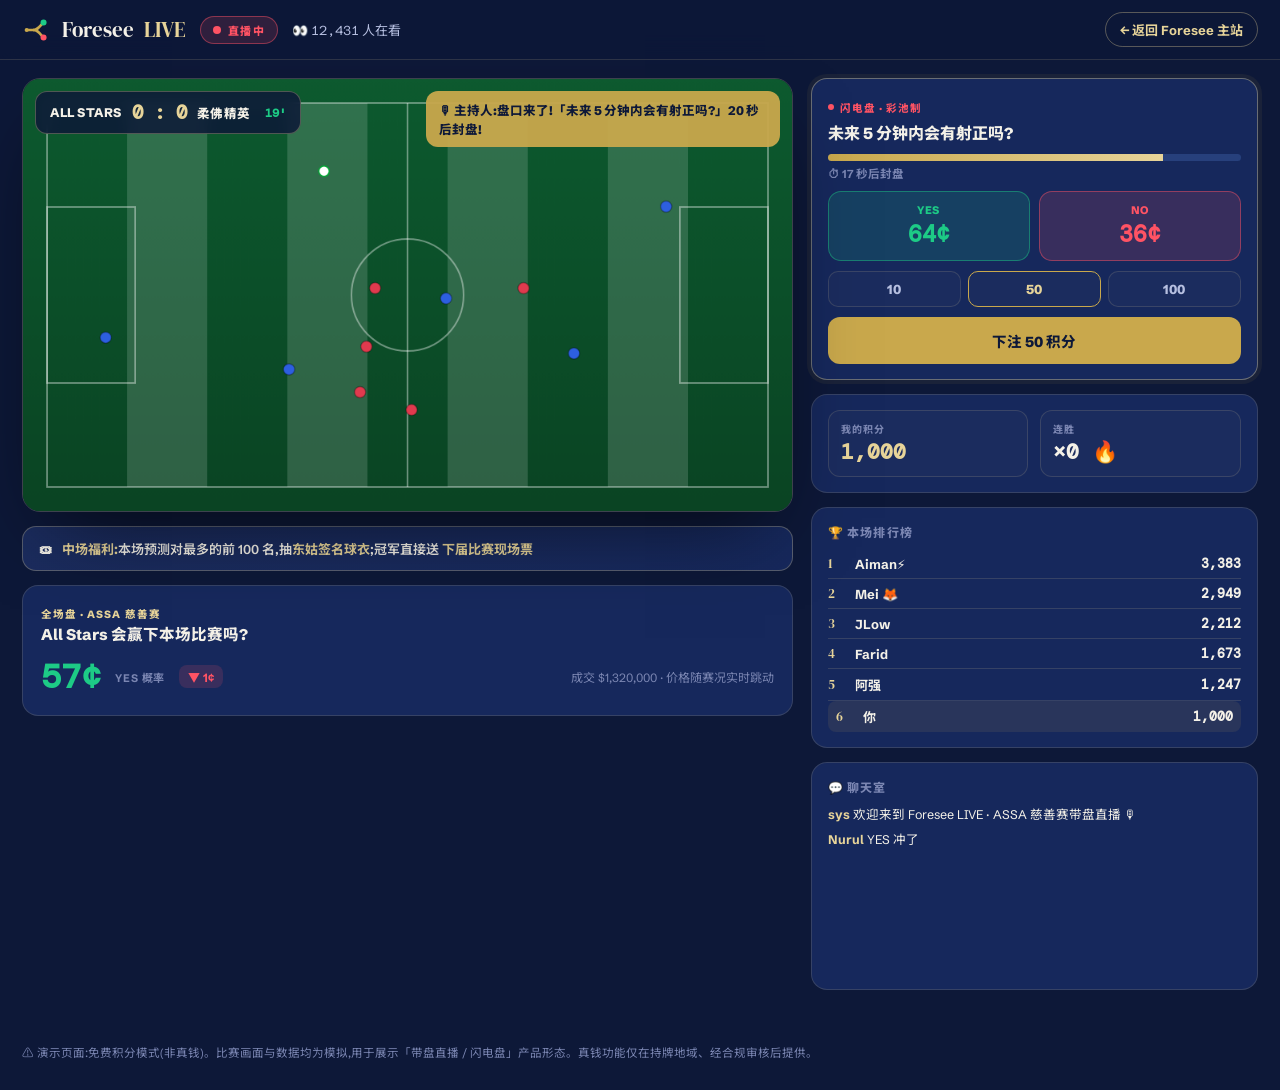
==== live.html @ 39a5cad5 "Add Foresee LIVE: 带盘直播 / 闪电盘 demo page Simulated live match + parimutuel-style flash markets (20s lo" ====
<!DOCTYPE html>
<html lang="zh" data-theme="royal-dark">
<head>
<meta charset="UTF-8">
<meta name="viewport" content="width=device-width, initial-scale=1.0">
<title>Foresee LIVE — 带盘直播 · 闪电盘演示</title>
<link rel="preconnect" href="https://fonts.googleapis.com">
<link rel="preconnect" href="https://fonts.gstatic.com" crossorigin>
<link href="https://fonts.googleapis.com/css2?family=DM+Serif+Display:ital@0;1&family=Schibsted+Grotesk:wght@400;500;600;700;800;900&family=DM+Mono:wght@400;500&family=Noto+Sans+SC:wght@400;500;700;900&display=swap" rel="stylesheet">
<link rel="stylesheet" href="assets/foresee.css">
<link rel="stylesheet" href="assets/royal.css">
<style>
html,body{margin:0;background:var(--bg);color:var(--text);font-family:var(--font-ui);-webkit-font-smoothing:antialiased}
.lv-top{position:sticky;top:0;z-index:50;display:flex;align-items:center;gap:14px;padding:12px 22px;
  background:var(--glass);backdrop-filter:blur(14px);border-bottom:1px solid var(--border)}
.lv-brand{display:flex;align-items:center;gap:10px;font-family:var(--font-disp);font-size:21px}
.lv-live{display:inline-flex;align-items:center;gap:7px;background:rgba(255,83,100,.15);border:1px solid rgba(255,83,100,.45);
  color:#FF5364;font-weight:800;font-size:11px;letter-spacing:.12em;padding:5px 12px;border-radius:999px}
.lv-live i{width:8px;height:8px;border-radius:50%;background:#FF5364;animation:pulse 1.2s infinite}
@keyframes pulse{0%,100%{opacity:1}50%{opacity:.3}}
.lv-view{font-size:13px;color:var(--text-2);font-variant-numeric:tabular-nums}
.lv-back{margin-left:auto;font-size:13px;font-weight:700;color:var(--gold-soft);text-decoration:none;
  border:1px solid rgba(231,212,153,.35);padding:7px 14px;border-radius:999px}
.lv-back:hover{background:rgba(231,212,153,.1)}
.lv-grid{display:grid;grid-template-columns:1.55fr .9fr;gap:18px;max-width:1280px;margin:0 auto;padding:18px 22px 40px}
@media(max-width:900px){.lv-grid{grid-template-columns:1fr}}

/* ---- stage ---- */
.lv-video{position:relative;border-radius:18px;overflow:hidden;border:1px solid rgba(231,212,153,.22);box-shadow:var(--shadow)}
.lv-video canvas{display:block;width:100%;height:auto;background:#0a4a26}
.lv-score{position:absolute;top:12px;left:12px;display:flex;align-items:center;gap:10px;background:rgba(13,24,56,.85);
  backdrop-filter:blur(6px);border:1px solid rgba(231,212,153,.3);border-radius:12px;padding:8px 14px;font-weight:800}
.lv-score .t{font-size:12.5px;letter-spacing:.04em}
.lv-score .s{font-family:var(--font-mono);font-size:19px;color:var(--gold-soft)}
.lv-score .clk{font-family:var(--font-mono);font-size:12px;color:#1DCB86;margin-left:4px}
.lv-cap{position:absolute;left:12px;bottom:12px;right:12px;display:flex;gap:8px;flex-wrap:wrap}
.lv-evt{background:rgba(13,24,56,.85);border:1px solid var(--border);border-radius:10px;padding:6px 11px;
  font-size:12px;font-weight:600;animation:slideup .3s ease}
@keyframes slideup{from{transform:translateY(8px);opacity:0}to{transform:none;opacity:1}}
.lv-goalflash{position:absolute;inset:0;display:none;align-items:center;justify-content:center;
  background:rgba(179,18,43,.35);backdrop-filter:blur(2px)}
.lv-goalflash span{font-family:var(--font-disp);font-size:64px;color:#fff;text-shadow:0 6px 30px rgba(0,0,0,.6)}
.lv-host{position:absolute;top:12px;right:12px;max-width:46%;background:rgba(201,168,76,.95);color:var(--navy-deep);
  border-radius:12px;padding:9px 13px;font-size:12.5px;font-weight:800;display:none;animation:slideup .3s ease}
.lv-banner{margin-top:14px;display:flex;align-items:center;gap:10px;background:linear-gradient(120deg,#1B2C5E,#16285C);
  border:1px solid rgba(231,212,153,.3);border-radius:14px;padding:12px 16px;font-size:13px;font-weight:600;color:var(--cream)}
.lv-banner b{color:var(--gold-soft)}

/* full match market */
.lv-full{margin-top:14px;background:var(--surface);border:1px solid var(--border);border-radius:16px;padding:16px 18px}
.lv-full .q{font-size:15.5px;font-weight:800}
.lv-full .row{display:flex;align-items:center;gap:14px;margin-top:10px}
.lv-full .big{font-family:var(--font-mono);font-size:34px;font-weight:800;color:var(--yes)}
.lv-full .chg{font-size:12px;font-weight:700;padding:3px 9px;border-radius:8px}
.lv-full .lab{font-size:11px;color:var(--text-3);font-weight:700;letter-spacing:.08em;text-transform:uppercase}

/* ---- rail ---- */
.lv-card{background:var(--surface);border:1px solid var(--border);border-radius:16px;padding:15px 16px;margin-bottom:14px}
.lv-flash{border:1.5px solid rgba(231,212,153,.4);box-shadow:0 0 0 4px rgba(201,168,76,.07)}
.lv-tag{display:inline-flex;align-items:center;gap:6px;font-size:10.5px;font-weight:800;letter-spacing:.1em;
  text-transform:uppercase;color:#FF5364}
.lv-tag i{width:6px;height:6px;border-radius:50%;background:#FF5364;animation:pulse 1.2s infinite}
.lv-q{font-size:16px;font-weight:800;line-height:1.35;margin:8px 0 10px}
.lv-bar{height:7px;border-radius:99px;background:var(--surface-3);overflow:hidden;margin:8px 0 4px}
.lv-bar i{display:block;height:100%;background:linear-gradient(90deg,var(--gold),var(--gold-soft));transition:width .25s linear}
.lv-cnt{font-size:11.5px;color:var(--text-3);font-weight:700}
.lv-duo{display:grid;grid-template-columns:1fr 1fr;gap:9px;margin-top:10px}
.lv-pill{border-radius:13px;border:1.5px solid;cursor:pointer;text-align:center;padding:11px 6px;user-select:none;transition:.13s}
.lv-pill .t{font-size:11px;font-weight:800;letter-spacing:.06em}
.lv-pill .p{font-family:var(--font-mono);font-size:23px;font-weight:800;margin-top:2px}
.lv-pill.yes{background:var(--yes-soft);border-color:var(--yes-line);color:var(--yes)}
.lv-pill.no{background:var(--no-soft);border-color:var(--no-line);color:var(--no)}
.lv-pill.on.yes{background:var(--yes);color:#04150D}
.lv-pill.on.no{background:var(--no);color:#fff}
.lv-chips{display:flex;gap:7px;margin-top:10px}
.lv-chip{flex:1;font-family:var(--font-ui);font-weight:800;font-size:13px;color:var(--text-2);background:var(--surface-2);
  border:1px solid var(--border);border-radius:10px;padding:9px 0;cursor:pointer;text-align:center}
.lv-chip.on{border-color:var(--gold);color:var(--gold-soft)}
.lv-go{width:100%;margin-top:10px;border:none;border-radius:12px;padding:13px;font-family:var(--font-ui);
  font-size:14.5px;font-weight:800;cursor:pointer;background:var(--gold);color:var(--navy-deep)}
.lv-go:disabled{opacity:.45;cursor:not-allowed}
.lv-state{margin-top:10px;font-size:12.5px;font-weight:700;text-align:center;padding:9px;border-radius:10px;display:none}
.lv-state.lock{display:block;background:var(--warn-soft);color:var(--gold-soft)}
.lv-state.win{display:block;background:var(--yes-soft);color:var(--yes)}
.lv-state.lose{display:block;background:var(--no-soft);color:var(--no)}
.lv-me{display:flex;gap:12px}
.lv-me .box{flex:1;background:var(--surface-2);border:1px solid var(--border);border-radius:12px;padding:10px 12px}
.lv-me .k{font-size:10px;font-weight:800;letter-spacing:.1em;color:var(--text-3);text-transform:uppercase}
.lv-me .v{font-family:var(--font-mono);font-size:21px;font-weight:800;margin-top:2px}
.lv-me .v.gold{color:var(--gold-soft)}
.lv-h{font-size:12px;font-weight:800;letter-spacing:.1em;text-transform:uppercase;color:var(--text-3);margin-bottom:9px}
.lv-row{display:flex;align-items:center;gap:9px;padding:6px 0;border-bottom:1px solid var(--border);font-size:13px}
.lv-row:last-child{border-bottom:none}
.lv-row .rk{font-family:var(--font-disp);color:var(--gold-on);width:18px}
.lv-row .nm{font-weight:700;flex:1}
.lv-row .pt{font-family:var(--font-mono);font-weight:800}
.lv-row.me{background:rgba(201,168,76,.1);border-radius:8px;padding:6px 8px}
.lv-chatbox{height:170px;overflow-y:auto;display:flex;flex-direction:column;gap:6px;font-size:12.5px}
.lv-chatbox::-webkit-scrollbar{width:5px}.lv-chatbox::-webkit-scrollbar-thumb{background:var(--border-2);border-radius:5px}
.lv-msg b{color:var(--gold-soft);font-weight:700}
.lv-note{max-width:1280px;margin:0 auto;padding:0 22px 30px;font-size:11.5px;color:var(--text-3)}
.lv-toast{position:fixed;left:50%;bottom:30px;transform:translateX(-50%);background:var(--navy-deep);color:var(--cream);
  border:1px solid rgba(231,212,153,.4);border-radius:12px;padding:12px 20px;font-size:14px;font-weight:700;
  opacity:0;pointer-events:none;transition:.3s;z-index:99;white-space:nowrap}
.lv-toast.on{opacity:1}
</style>
</head>
<body>

<header class="lv-top">
  <div class="lv-brand">
    <svg width="30" height="30" viewBox="0 0 32 32" fill="none"><path d="M5 16 H12.5" stroke="#C9A84C" stroke-width="2.7" stroke-linecap="round"/><path d="M12.5 16 C16 16,17.5 14,22 9" stroke="#C9A84C" stroke-width="2.7" stroke-linecap="round"/><path d="M12.5 16 C16 16,17.5 18,22 23" stroke="#C9A84C" stroke-width="2.7" stroke-linecap="round"/><circle cx="23" cy="8" r="3.2" fill="#1DCB86"/><circle cx="23" cy="24" r="3.2" fill="#FF5364"/><circle cx="5" cy="16" r="2.2" fill="#C9A84C"/></svg>
    Foresee <span style="color:var(--gold-soft)">LIVE</span>
  </div>
  <span class="lv-live"><i></i>直播中</span>
  <span class="lv-view">👀 <span id="viewers">12,438</span> 人在看</span>
  <a class="lv-back" href="index.html">← 返回 Foresee 主站</a>
</header>

<div class="lv-grid">
  <section>
    <div class="lv-video">
      <canvas id="pitch" width="960" height="540"></canvas>
      <div class="lv-score">
        <span class="t">ALL STARS</span><span class="s" id="score">0 : 0</span><span class="t">柔佛精英</span>
        <span class="clk" id="clock">17'</span>
      </div>
      <div class="lv-host" id="host"></div>
      <div class="lv-cap" id="caps"></div>
      <div class="lv-goalflash" id="goalflash"><span>⚽ GOAL!</span></div>
    </div>
    <div class="lv-banner">🎟 <span><b>中场福利:</b>本场预测对最多的前 100 名,抽<b>东姑签名球衣</b>;冠军直接送 <b>下届比赛现场票</b></span></div>
    <div class="lv-full">
      <div class="lv-tag" style="color:var(--gold-soft)">全场盘 · ASSA 慈善赛</div>
      <div class="q">All Stars 会赢下本场比赛吗?</div>
      <div class="row">
        <span class="big" id="fmPrice">57¢</span>
        <span class="lab">YES 概率</span>
        <span class="chg" id="fmChg" style="color:var(--pos);background:var(--yes-soft)">▲ 0¢</span>
        <span style="margin-left:auto;font-size:12px;color:var(--text-3)">成交 $1,320,000 · 价格随赛况实时跳动</span>
      </div>
    </div>
  </section>

  <aside>
    <div class="lv-card lv-flash">
      <div class="lv-tag"><i></i>闪电盘 · 彩池制</div>
      <div class="lv-q" id="fq">载入中…</div>
      <div class="lv-bar"><i id="fbar" style="width:100%"></i></div>
      <div class="lv-cnt" id="fcnt">⏱ 20 秒后封盘</div>
      <div class="lv-duo">
        <div class="lv-pill yes" id="pYes" onclick="LV.side('yes')"><div class="t">YES</div><div class="p" id="pYesV">64¢</div></div>
        <div class="lv-pill no" id="pNo" onclick="LV.side('no')"><div class="t">NO</div><div class="p" id="pNoV">36¢</div></div>
      </div>
      <div class="lv-chips">
        <div class="lv-chip" onclick="LV.amt(10,this)">10</div>
        <div class="lv-chip on" onclick="LV.amt(50,this)">50</div>
        <div class="lv-chip" onclick="LV.amt(100,this)">100</div>
      </div>
      <button class="lv-go" id="go" onclick="LV.place()">下注 50 积分</button>
      <div class="lv-state" id="fstate"></div>
    </div>

    <div class="lv-card lv-me">
      <div class="box"><div class="k">我的积分</div><div class="v gold" id="bal">1,000</div></div>
      <div class="box"><div class="k">连胜</div><div class="v" id="streak">×0 🔥</div></div>
    </div>

    <div class="lv-card">
      <div class="lv-h">🏆 本场排行榜</div>
      <div id="board"></div>
    </div>

    <div class="lv-card">
      <div class="lv-h">💬 聊天室</div>
      <div class="lv-chatbox" id="chat"></div>
    </div>
  </aside>
</div>

<div class="lv-note">⚠ 演示页面:免费积分模式(非真钱)。比赛画面与数据均为模拟,用于展示「带盘直播 / 闪电盘」产品形态。真钱功能仅在持牌地域、经合规审核后提供。</div>
<div class="lv-toast" id="toast"></div>

<script>
(function(){
const $=id=>document.getElementById(id);
const S={ bal:1000, streak:0, amt:50, side:null, score:[0,0], min:17, viewers:12438,
  market:null, fm:57, fmPrev:57, events:[] };

function toast(m){const t=$('toast');t.textContent=m;t.classList.add('on');clearTimeout(t._x);t._x=setTimeout(()=>t.classList.remove('on'),2200);}
function host(m){const h=$('host');h.textContent=m;h.style.display='block';clearTimeout(h._x);h._x=setTimeout(()=>h.style.display='none',4200);}
function fmt(n){return n.toLocaleString('en-US');}

/* ---------- pitch canvas ---------- */
const cv=$('pitch'),cx=cv.getContext('2d');
const ball={x:480,y:270,tx:480,ty:270};
const dots=[];for(let i=0;i<10;i++)dots.push({x:Math.random()*900+30,y:Math.random()*480+30,team:i<5,tx:0,ty:0,t:0});
function drawPitch(){
  const g=cx.createLinearGradient(0,0,0,540);g.addColorStop(0,'#0d5a2f');g.addColorStop(1,'#0a4423');
  cx.fillStyle=g;cx.fillRect(0,0,960,540);
  cx.strokeStyle='rgba(255,255,255,.4)';cx.lineWidth=2;
  cx.strokeRect(30,30,900,480);cx.beginPath();cx.moveTo(480,30);cx.lineTo(480,510);cx.stroke();
  cx.beginPath();cx.arc(480,270,70,0,7);cx.stroke();
  cx.strokeRect(30,160,110,220);cx.strokeRect(820,160,110,220);
  cx.fillStyle='rgba(255,255,255,.15)';
  for(let i=0;i<9;i++)if(i%2)cx.fillRect(30+i*100,30,100,480);
  dots.forEach(d=>{ if(d.t<=0){d.tx=Math.random()*860+50;d.ty=Math.random()*440+50;d.t=120+Math.random()*120;}
    d.t--;d.x+=(d.tx-d.x)*.012;d.y+=(d.ty-d.y)*.012;
    cx.beginPath();cx.arc(d.x,d.y,7,0,7);cx.fillStyle=d.team?'#2D5FE0':'#E03A4E';cx.fill();
    cx.strokeStyle='rgba(0,0,0,.3)';cx.lineWidth=1.5;cx.stroke(); });
  ball.x+=(ball.tx-ball.x)*.04;ball.y+=(ball.ty-ball.y)*.04;
  if(Math.abs(ball.tx-ball.x)<6){ball.tx=Math.random()*820+70;ball.ty=Math.random()*420+60;}
  cx.beginPath();cx.arc(ball.x,ball.y,6.5,0,7);cx.fillStyle='#fff';cx.fill();
  cx.strokeStyle='#0a3';cx.stroke();
  requestAnimationFrame(drawPitch);
}
drawPitch();

/* ---------- match sim ---------- */
function cap(txt){const c=document.createElement('div');c.className='lv-evt';c.textContent=txt;$('caps').appendChild(c);
  while($('caps').children.length>3)$('caps').firstChild.remove(); setTimeout(()=>{if(c.parentNode)c.remove()},9000);}
function pushEvent(type){
  S.events.push({type,min:S.min});
  if(type==='goal'){ const t=Math.random()<.5?0:1; S.score[t]++;$('score').textContent=S.score[0]+' : '+S.score[1];
    const gf=$('goalflash');gf.style.display='flex';setTimeout(()=>gf.style.display='none',1600);
    ball.tx=Math.random()<.5?60:900;ball.ty=270;
    cap("⚽ "+S.min+"' 进球!"+(t===0?'ALL STARS':'柔佛精英')+"!");chatPush('sys',"⚽⚽⚽ GOALLLL!");
  } else if(type==='corner') cap("🚩 "+S.min+"' 角球");
  else if(type==='card') cap("🟨 "+S.min+"' 黄牌");
  else if(type==='shot') cap("🎯 "+S.min+"' 射正!门将扑出");
}
setInterval(()=>{ S.min++; if(S.min>90){S.min=1;S.score=[0,0];$('score').textContent='0 : 0';S.events=[];}
  $('clock').textContent=S.min+"'";
  const r=Math.random();
  if(r<.05)pushEvent('goal'); else if(r<.20)pushEvent('shot'); else if(r<.38)pushEvent('corner'); else if(r<.46)pushEvent('card');
  /* full-match price drift */
  const diff=S.score[0]-S.score[1];
  let target=57+diff*16+(S.min-45)*0.08;
  S.fmPrev=S.fm; S.fm=Math.max(4,Math.min(96,Math.round(S.fm+(target-S.fm)*.25+(Math.random()-.5)*3)));
  $('fmPrice').textContent=S.fm+'¢';
  const d=S.fm-S.fmPrev,el=$('fmChg');
  el.textContent=(d>=0?'▲ ':'▼ ')+Math.abs(d)+'¢';
  el.style.color=d>=0?'var(--pos)':'var(--neg)'; el.style.background=d>=0?'var(--yes-soft)':'var(--no-soft)';
},1300);

/* ---------- flash market ---------- */
const TYPES=[
  {q:m=>"未来 5 分钟内会有进球吗?",ev:'goal'},
  {q:m=>"未来 5 分钟内会出现角球吗?",ev:'corner'},
  {q:m=>"未来 5 分钟内会有黄牌吗?",ev:'card'},
  {q:m=>"未来 5 分钟内会有射正吗?",ev:'shot'},
];
function newMarket(){
  const t=TYPES[Math.floor(Math.random()*TYPES.length)];
  const yes=[28,36,45,52,64,71][Math.floor(Math.random()*6)];
  S.market={t,yes,phase:'open',openLeft:20,lockMin:null,bet:null};
  S.side=null;
  $('fq').textContent=t.q();
  $('pYesV').textContent=yes+'¢'; $('pNoV').textContent=(100-yes)+'¢';
  $('pYes').classList.remove('on');$('pNo').classList.remove('on');
  $('fstate').className='lv-state'; $('go').disabled=false; updGo();
  host('🎙 主持人:盘口来了!「'+t.q()+'」20 秒后封盘!');
}
function updGo(){const g=$('go');
  if(!S.market||S.market.phase!=='open'){g.textContent='已封盘';g.disabled=true;return;}
  if(S.market.bet){g.textContent='已下注 '+S.market.bet.amt+' 积分('+S.market.bet.side.toUpperCase()+')';g.disabled=true;return;}
  g.textContent='下注 '+S.amt+' 积分'+(S.side?(' · '+S.side.toUpperCase()):''); g.disabled=false;}
window.LV={
  side(s){ if(!S.market||S.market.phase!=='open'||S.market.bet)return;
    S.side=s;$('pYes').classList.toggle('on',s==='yes');$('pNo').classList.toggle('on',s==='no');updGo();},
  amt(a,el){ S.amt=a;document.querySelectorAll('.lv-chip').forEach(c=>c.classList.remove('on'));el.classList.add('on');updGo();},
  place(){ const m=S.market; if(!m||m.phase!=='open'||m.bet)return;
    if(!S.side){toast('先选 YES 或 NO');return;}
    if(S.bal<S.amt){toast('积分不足');return;}
    S.bal-=S.amt;$('bal').textContent=fmt(S.bal);
    m.bet={side:S.side,amt:S.amt,price:S.side==='yes'?m.yes:100-m.yes};
    chatPush('你','我押了 '+S.side.toUpperCase()+'!');updGo();toast('✅ 下注成功 — 等待封盘结算');},
  _state:S
};
setInterval(()=>{ const m=S.market; if(!m)return;
  if(m.phase==='open'){ m.openLeft-=.25;
    $('fbar').style.width=Math.max(0,m.openLeft/20*100)+'%';
    $('fcnt').textContent='⏱ '+Math.ceil(Math.max(0,m.openLeft))+' 秒后封盘';
    if(m.openLeft<=0){ m.phase='locked'; m.lockMin=S.min;
      $('fcnt').textContent='🔒 已封盘 — 等待赛况结算';
      const st=$('fstate');st.className='lv-state lock';st.textContent=m.bet?('已锁定:'+m.bet.side.toUpperCase()+' '+m.bet.amt+' 积分 — 盯紧直播!'):'本轮未参与 — 下一轮手快点!';
      updGo(); }
  } else if(m.phase==='locked'){
    if(S.min>=m.lockMin+5||S.min<m.lockMin){ m.phase='settled';
      const hit=S.events.some(e=>e.type===m.t.ev&&e.min>=m.lockMin&&e.min<=m.lockMin+5);
      const st=$('fstate');
      if(m.bet){ const won=(m.bet.side==='yes')===hit;
        if(won){ const pay=Math.round(m.bet.amt*100/m.bet.price); S.bal+=pay;S.streak++;
          st.className='lv-state win';st.textContent='🎉 结算:'+(hit?'发生了!':'没发生!')+' 你赢了 +'+pay+' 积分';
          toast('🎉 赢了 +'+pay+' 积分!连胜 ×'+S.streak);
        } else { S.streak=0; st.className='lv-state lose';st.textContent='😤 结算:'+(hit?'发生了':'没发生')+' — 这局没中,下局翻盘';}
        $('bal').textContent=fmt(S.bal);$('streak').textContent='×'+S.streak+' 🔥';
      } else { st.className='lv-state lock'; st.textContent='结算:'+(hit?'发生了':'没发生'); }
      setTimeout(newMarket,5000);
    }
  }
},250);
newMarket();

/* ---------- leaderboard ---------- */
const players=[{n:'Aiman⚡',p:3380},{n:'Mei 🦊',p:2940},{n:'JLow',p:2210},{n:'Farid',p:1660},{n:'阿强',p:1235}];
function board(){ const all=[...players,{n:'你',p:S.bal,me:1}].sort((a,b)=>b.p-a.p);
  $('board').innerHTML=all.map((u,i)=>'<div class="lv-row'+(u.me?' me':'')+'"><span class="rk">'+(i+1)+'</span><span class="nm">'+u.n+'</span><span class="pt">'+fmt(u.p)+'</span></div>').join('');}
setInterval(()=>{players.forEach(u=>u.p+=Math.floor(Math.random()*14));board();},3000);board();

/* ---------- chat ---------- */
const NAMES=['Hafiz','小薇','Daniel','Ck_94','Nurul','Jason','美玲','Acap'];
const LINES=['进一个啦!!','YES 冲了','我连胜 ×3 了哈哈','东姑加油!!','这个 NO 稳的','刚刚那球差点!','闪电盘比球还刺激 😂','谁押了角球??','steady lah','下一轮全押'];
function chatPush(n,m){ const c=$('chat');const d=document.createElement('div');d.className='lv-msg';
  d.innerHTML='<b>'+n+'</b> '+m; c.appendChild(d); while(c.children.length>40)c.firstChild.remove(); c.scrollTop=c.scrollHeight;}
setInterval(()=>{chatPush(NAMES[Math.floor(Math.random()*NAMES.length)],LINES[Math.floor(Math.random()*LINES.length)]);},2300);
chatPush('sys','欢迎来到 Foresee LIVE · ASSA 慈善赛带盘直播 🎙');

/* viewers */
setInterval(()=>{S.viewers=Math.max(9000,S.viewers+Math.floor(Math.random()*120-50));$('viewers').textContent=fmt(S.viewers);},2000);
})();
</script>
</body>
</html>
---- assets/foresee.css ----
/* ============================================================
   FORESEE — shared design tokens & base components
   Dark = "Terminal" (warm black + amber gold + mono numerals)
   Light = "Daylight" (warm white + tangerine + big rounded type)
   ============================================================ */

:root{
  --font-ui:"Schibsted Grotesk","Noto Sans SC",-apple-system,system-ui,sans-serif;
  --font-mono:"DM Mono","Schibsted Grotesk",ui-monospace,monospace;
}

[data-theme="dark"]{
  --bg:#0C0C0E; --bg-2:#101013; --surface:#161619; --surface-2:#1D1D21; --surface-3:#26262B;
  --border:rgba(255,255,255,.08); --border-2:rgba(255,255,255,.15);
  --text:#ECECEA; --text-2:#9A9AA2; --text-3:#65656D;
  --brand:#F5A623; --brand-2:#FFB938; --brand-ink:#1A1206;
  --yes:#16C784; --yes-soft:rgba(22,199,132,.14); --yes-line:rgba(22,199,132,.42); --yes-ink:#04150D;
  --no:#FF3B47;  --no-soft:rgba(255,59,71,.13);   --no-line:rgba(255,59,71,.42);  --no-ink:#fff;
  --warn:#F5A623; --warn-soft:rgba(245,166,35,.14);
  --shadow:0 18px 50px -18px rgba(0,0,0,.7);
  --shadow-sm:0 6px 20px -8px rgba(0,0,0,.6);
  --glass:rgba(16,16,19,.72);
  --pos:#16C784; --neg:#FF3B47;
}
[data-theme="light"]{
  --bg:#F4F2EE; --bg-2:#EDEAE3; --surface:#FFFFFF; --surface-2:#F7F5F1; --surface-3:#EDE9E2;
  --border:rgba(20,20,28,.10); --border-2:rgba(20,20,28,.17);
  --text:#16171B; --text-2:#5B5D66; --text-3:#9296A0;
  --brand:#F0480B; --brand-2:#FF5C28; --brand-ink:#FFFFFF;
  --yes:#0E9F6A; --yes-soft:rgba(14,159,106,.10); --yes-line:rgba(14,159,106,.40); --yes-ink:#04150D;
  --no:#E5342B;  --no-soft:rgba(229,52,43,.085);  --no-line:rgba(229,52,43,.40);  --no-ink:#fff;
  --warn:#C2710C; --warn-soft:rgba(194,113,12,.12);
  --shadow:0 18px 46px -20px rgba(40,30,20,.30);
  --shadow-sm:0 8px 22px -12px rgba(40,30,20,.20);
  --glass:rgba(244,242,238,.78);
  --pos:#0E9F6A; --neg:#E5342B;
}

*{box-sizing:border-box;margin:0;padding:0}
.f-root{font-family:var(--font-ui);background:var(--bg);color:var(--text);
  -webkit-font-smoothing:antialiased;line-height:1.45;
  transition:background .35s ease,color .35s ease}
.tnum{font-variant-numeric:tabular-nums}
.mono{font-family:var(--font-mono);font-variant-numeric:tabular-nums;letter-spacing:-.01em}

/* scrollbars */
.f-scroll::-webkit-scrollbar{width:8px;height:8px}
.f-scroll::-webkit-scrollbar-thumb{background:var(--border-2);border-radius:8px}
.f-scroll::-webkit-scrollbar-track{background:transparent}

/* ---- category pill ---- */
.cat{display:inline-flex;align-items:center;gap:5px;font-size:11px;font-weight:700;
  letter-spacing:.05em;text-transform:uppercase;padding:4px 10px;border-radius:999px;
  color:var(--brand);background:color-mix(in srgb,var(--brand) 13%,transparent);white-space:nowrap}
.cat .dot{width:5px;height:5px;border-radius:50%;background:currentColor}

/* ---- YES / NO pills ---- */
.duo{display:grid;grid-template-columns:1fr 1fr;gap:10px}
.pill{border-radius:13px;border:1.5px solid;cursor:pointer;text-align:left;
  transition:transform .12s ease,filter .15s ease,background .15s ease;padding:13px 15px;user-select:none}
.pill:active{transform:scale(.975)}
.pill .pt{font-size:11px;font-weight:700;letter-spacing:.05em;text-transform:uppercase;opacity:.95}
.pill .pp{font-weight:800;letter-spacing:-.02em;margin-top:3px;font-size:25px}
.pill .ps{font-size:12px;margin-top:2px;opacity:.78}
.pill.yes{background:var(--yes-soft);border-color:var(--yes-line);color:var(--yes)}
.pill.no{background:var(--no-soft);border-color:var(--no-line);color:var(--no)}
.pill.yes.on{background:var(--yes);border-color:var(--yes);color:var(--yes-ink)}
.pill.no.on{background:var(--no);border-color:var(--no);color:var(--no-ink)}
.pill.lg .pp{font-size:32px}

/* probability bar */
.pbar{height:6px;border-radius:999px;background:var(--no-soft);overflow:hidden}
.pbar i{display:block;height:100%;background:var(--yes);border-radius:999px;transition:width .4s ease}

/* ---- buttons ---- */
.btn{font-family:inherit;font-weight:700;font-size:15px;border:none;border-radius:13px;
  padding:15px 20px;cursor:pointer;transition:filter .15s,transform .1s,background .15s;display:inline-flex;
  align-items:center;justify-content:center;gap:8px}
.btn:active{transform:scale(.98)}
.btn.primary{background:var(--brand);color:var(--brand-ink)}
.btn.primary:hover{filter:brightness(1.06)}
.btn.ghost{background:var(--surface-2);color:var(--text);border:1px solid var(--border)}
.btn.block{width:100%}
.btn.yes{background:var(--yes);color:var(--yes-ink)}
.btn.no{background:var(--no);color:var(--no-ink)}
.btn:disabled{opacity:.45;cursor:not-allowed}

/* ---- cards ---- */
.card{background:var(--surface);border:1px solid var(--border);border-radius:18px}
.label{font-size:11px;font-weight:700;letter-spacing:.09em;text-transform:uppercase;color:var(--text-3)}

/* ---- amount input ---- */
.amt{display:flex;align-items:center;gap:8px;background:var(--surface-2);
  border:1.5px solid var(--border);border-radius:15px;padding:16px 18px;transition:border-color .15s}
.amt.focus{border-color:var(--brand)}
.amt .cur{color:var(--text-3);font-weight:800;font-size:24px}
.amt input{flex:1;background:none;border:none;outline:none;color:var(--text);
  font-family:var(--font-ui);font-size:30px;font-weight:800;width:100%;min-width:0;letter-spacing:-.02em}
.amt input::placeholder{color:var(--text-3)}

/* keypad */
.keypad{display:grid;grid-template-columns:repeat(3,1fr);gap:8px}
.keypad button{font-family:var(--font-ui);font-size:24px;font-weight:700;color:var(--text);
  background:var(--surface-2);border:1px solid var(--border);border-radius:14px;padding:16px 0;cursor:pointer;
  transition:background .1s,transform .08s}
.keypad button:active{background:var(--surface-3);transform:scale(.96)}

/* image placeholder */
.imgph{border-radius:12px;background:
  repeating-linear-gradient(135deg,var(--surface-2),var(--surface-2) 7px,var(--surface-3) 7px,var(--surface-3) 14px);
  border:1px solid var(--border);display:grid;place-items:center;color:var(--text-3);
  font-size:9px;font-weight:700;letter-spacing:.08em;flex:none}

/* chips / tabs */
.chips{display:flex;gap:8px;overflow-x:auto;-webkit-overflow-scrolling:touch}
.chips::-webkit-scrollbar{display:none}
.chip{font-family:inherit;font-size:13.5px;font-weight:600;color:var(--text-2);white-space:nowrap;
  background:var(--surface-2);border:1px solid var(--border);border-radius:999px;padding:8px 15px;cursor:pointer;
  transition:.15s;flex:none}
.chip.on{background:var(--text);color:var(--bg);border-color:var(--text)}

/* sheet */
.sheet-mask{position:absolute;inset:0;background:rgba(0,0,0,.5);opacity:0;pointer-events:none;
  transition:opacity .25s;z-index:90}
.sheet-mask.on{opacity:1;pointer-events:auto}
.sheet{position:absolute;left:0;right:0;bottom:0;background:var(--surface);
  border-radius:26px 26px 0 0;border-top:1px solid var(--border);z-index:91;
  transform:translateY(101%);transition:transform .32s cubic-bezier(.32,.72,0,1);box-shadow:var(--shadow)}
.sheet.on{transform:translateY(0)}
.sheet .grip{width:38px;height:5px;border-radius:99px;background:var(--border-2);margin:10px auto 4px}

/* toast */
.toast{position:absolute;left:50%;bottom:108px;transform:translateX(-50%) translateY(20px);
  background:var(--text);color:var(--bg);font-weight:600;font-size:14px;padding:12px 18px;border-radius:13px;
  opacity:0;pointer-events:none;transition:.3s;z-index:120;box-shadow:var(--shadow);white-space:nowrap}
.toast.on{opacity:1;transform:translateX(-50%) translateY(0)}

/* misc helpers */
.row{display:flex;align-items:center}
.gap6{gap:6px}.gap8{gap:8px}.gap10{gap:10px}.gap12{gap:12px}
.pos{color:var(--pos)}.neg{color:var(--neg)}
.divider{height:1px;background:var(--border)}
.fade-in{animation:fadeIn .3s ease both}
@keyframes fadeIn{from{opacity:0;transform:translateY(6px)}to{opacity:1;transform:none}}
---- assets/royal.css ----
/* ============================================================
   FORESEE × Royal — navy + gold luxury themes
   Maps the Mahkota royal palette onto the Foresee token names
   so every existing component (.pill .btn .card .cat .amt .sheet…)
   inherits the luxury skin automatically.
   royal-light = cream/ivory page · royal-dark = deep navy
   ============================================================ */

:root{
  --font-ui:"Schibsted Grotesk","Noto Sans SC",-apple-system,system-ui,sans-serif;
  --font-mono:"DM Mono","Schibsted Grotesk",ui-monospace,monospace;
  --font-disp:"DM Serif Display","Noto Serif SC",Georgia,serif;

  /* raw royal palette (theme-independent) */
  --navy:#16285C; --navy-deep:#0D1838; --navy-soft:#28396E;
  --gold:#C9A84C; --gold-deep:#A8842B; --gold-soft:#E7D499;
  --royal-red:#B3122B; --royal-red-deep:#8C0E21;
  --cream:#F4F1E8; --cream-2:#ECE6D6;
}

/* ---------- LIGHT · ivory trading salon ---------- */
[data-theme="royal-light"]{
  --bg:#F4F1E8; --bg-2:#ECE6D6; --surface:#FFFFFF; --surface-2:#FBF9F3; --surface-3:#F1ECDD;
  --border:rgba(22,40,92,.13); --border-2:rgba(22,40,92,.24);
  --text:#16285C; --text-2:#5B6488; --text-3:#969CB7;
  --brand:#A8842B; --brand-2:#C9A84C; --brand-ink:#0D1838;
  --yes:#0E8F5E; --yes-soft:rgba(14,143,94,.11); --yes-line:rgba(14,143,94,.40); --yes-ink:#FFFFFF;
  --no:#B3122B;  --no-soft:rgba(179,18,43,.09);  --no-line:rgba(179,18,43,.38);  --no-ink:#FFFFFF;
  --warn:#A8842B; --warn-soft:rgba(168,132,43,.14);
  --shadow:0 30px 70px -30px rgba(13,24,56,.40);
  --shadow-sm:0 16px 36px -20px rgba(13,24,56,.30);
  --glass:rgba(244,241,232,.80);
  --pos:#0E8F5E; --neg:#B3122B;
  --gold-on:var(--gold-deep);
}

/* ---------- DARK · deep navy box ---------- */
[data-theme="royal-dark"]{
  --bg:#0D1838; --bg-2:#0A1330; --surface:#16285C; --surface-2:#1B2C5E; --surface-3:#27407C;
  --border:rgba(231,212,153,.15); --border-2:rgba(231,212,153,.30);
  --text:#F4F1E8; --text-2:#B6BFE0; --text-3:#7B86B2;
  --brand:#C9A84C; --brand-2:#E7D499; --brand-ink:#0D1838;
  --yes:#1DCB86; --yes-soft:rgba(29,203,134,.15); --yes-line:rgba(29,203,134,.45); --yes-ink:#04150D;
  --no:#FF5364;  --no-soft:rgba(255,83,100,.15);  --no-line:rgba(255,83,100,.45);  --no-ink:#FFFFFF;
  --warn:#E7D499; --warn-soft:rgba(231,212,153,.16);
  --shadow:0 34px 80px -28px rgba(0,0,0,.62);
  --shadow-sm:0 16px 40px -20px rgba(0,0,0,.5);
  --glass:rgba(13,24,56,.74);
  --pos:#1DCB86; --neg:#FF5364;
  --gold-on:var(--gold-soft);
}

/* gold accent helpers usable in any theme */
.gold-text{color:var(--gold-on)}
.serif{font-family:var(--font-disp);font-weight:400;letter-spacing:-.01em}

/* gild a few shared atoms so trading chrome reads "luxury" not "fintech" */
.cat{letter-spacing:.08em}
.pill{border-radius:14px}
.btn{border-radius:999px;letter-spacing:.01em}
.btn.gold{background:var(--gold);color:var(--navy-deep)}
.btn.gold:hover{filter:brightness(1.05)}
.chip.on{background:var(--navy);color:var(--cream);border-color:var(--navy)}
[data-theme="royal-dark"] .chip.on{background:var(--gold);color:var(--navy-deep);border-color:var(--gold)}
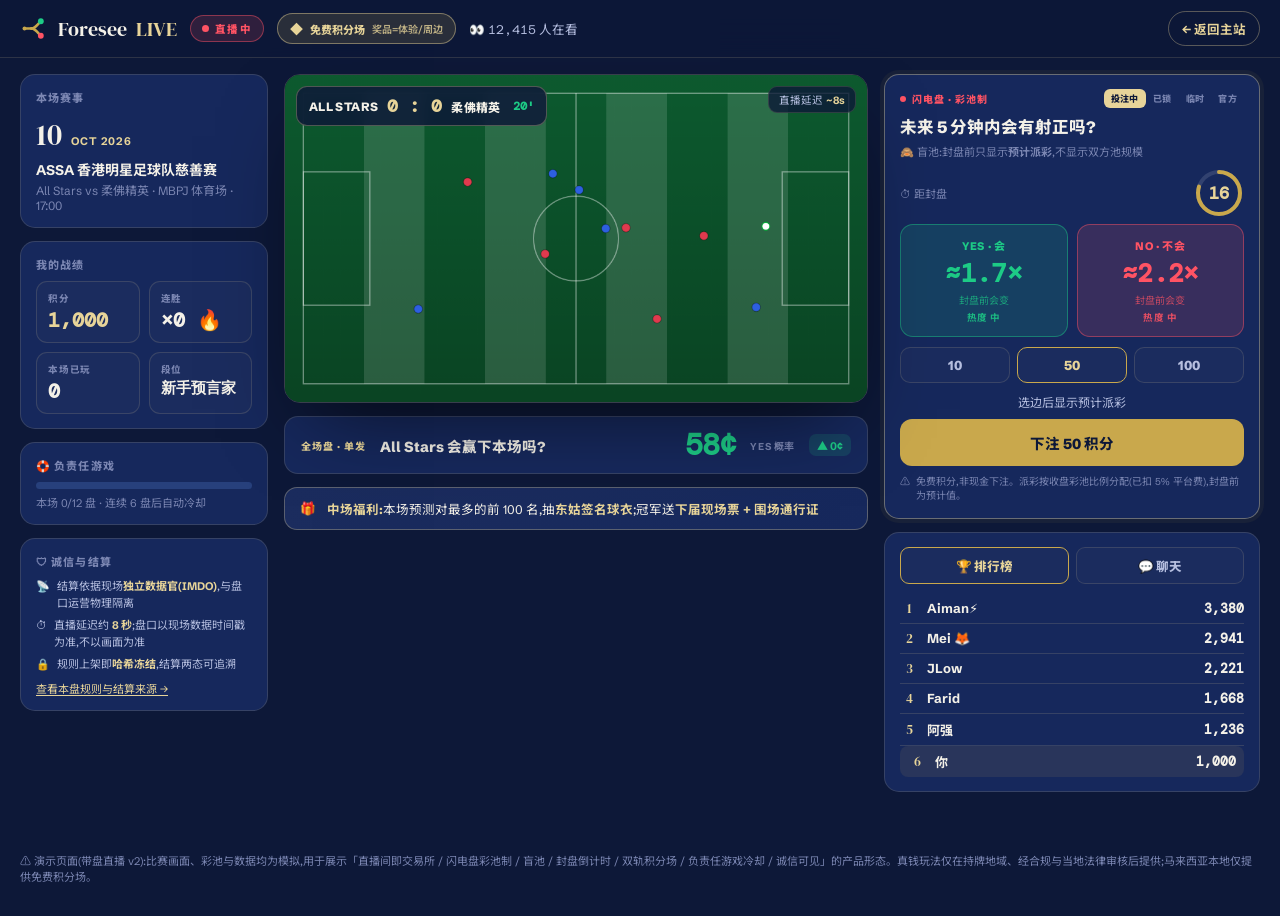
==== commit cfd61886: "Live page v2: parimutuel band, blind pool, lock ring, dual-track, RG cooldown, integrity-visible Reb" ====
--- a/live.html
+++ b/live.html
@@ -3,7 +3,7 @@
 <head>
 <meta charset="UTF-8">
 <meta name="viewport" content="width=device-width, initial-scale=1.0">
-<title>Foresee LIVE — 带盘直播 · 闪电盘演示</title>
+<title>Foresee LIVE — 带盘直播 · 闪电盘 v2</title>
 <link rel="preconnect" href="https://fonts.googleapis.com">
 <link rel="preconnect" href="https://fonts.gstatic.com" crossorigin>
 <link href="https://fonts.googleapis.com/css2?family=DM+Serif+Display:ital@0;1&family=Schibsted+Grotesk:wght@400;500;600;700;800;900&family=DM+Mono:wght@400;500&family=Noto+Sans+SC:wght@400;500;700;900&display=swap" rel="stylesheet">
@@ -11,97 +11,159 @@
 <link rel="stylesheet" href="assets/royal.css">
 <style>
 html,body{margin:0;background:var(--bg);color:var(--text);font-family:var(--font-ui);-webkit-font-smoothing:antialiased}
-.lv-top{position:sticky;top:0;z-index:50;display:flex;align-items:center;gap:14px;padding:12px 22px;
-  background:var(--glass);backdrop-filter:blur(14px);border-bottom:1px solid var(--border)}
-.lv-brand{display:flex;align-items:center;gap:10px;font-family:var(--font-disp);font-size:21px}
-.lv-live{display:inline-flex;align-items:center;gap:7px;background:rgba(255,83,100,.15);border:1px solid rgba(255,83,100,.45);
-  color:#FF5364;font-weight:800;font-size:11px;letter-spacing:.12em;padding:5px 12px;border-radius:999px}
-.lv-live i{width:8px;height:8px;border-radius:50%;background:#FF5364;animation:pulse 1.2s infinite}
-@keyframes pulse{0%,100%{opacity:1}50%{opacity:.3}}
-.lv-view{font-size:13px;color:var(--text-2);font-variant-numeric:tabular-nums}
-.lv-back{margin-left:auto;font-size:13px;font-weight:700;color:var(--gold-soft);text-decoration:none;
-  border:1px solid rgba(231,212,153,.35);padding:7px 14px;border-radius:999px}
+*{box-sizing:border-box}
+.cents{font-family:var(--font-mono);font-variant-numeric:tabular-nums;font-weight:800;letter-spacing:-.03em;line-height:1}
+
+/* ---------- top bar ---------- */
+.lv-top{position:sticky;top:0;z-index:60;display:flex;align-items:center;gap:13px;padding:11px 20px;
+  background:var(--glass);backdrop-filter:blur(14px);border-bottom:1px solid var(--border);flex-wrap:wrap}
+.lv-brand{display:flex;align-items:center;gap:9px;font-family:var(--font-disp);font-size:20px}
+.lv-brand b{color:var(--gold-soft);font-weight:400}
+.lv-live{display:inline-flex;align-items:center;gap:6px;background:rgba(255,83,100,.15);border:1px solid rgba(255,83,100,.45);
+  color:#FF5364;font-weight:800;font-size:10.5px;letter-spacing:.12em;padding:5px 11px;border-radius:999px}
+.lv-live i{width:7px;height:7px;border-radius:50%;background:#FF5364;animation:pulse 1.2s infinite}
+@keyframes pulse{0%,100%{opacity:1}50%{opacity:.25}}
+/* track badge —— FREE 积分场,金色,绝不出现 $ */
+.lv-track{display:inline-flex;align-items:center;gap:7px;background:var(--track-free-soft,rgba(201,168,76,.16));
+  border:1px solid var(--track-free-line,rgba(231,212,153,.45));color:var(--gold-soft);font-weight:800;font-size:11px;
+  padding:5px 12px;border-radius:999px}
+.lv-track .g{font-size:13px}
+.lv-track .s{font-weight:600;opacity:.8;font-size:10px}
+.lv-view{font-size:12.5px;color:var(--text-2);font-variant-numeric:tabular-nums}
+.lv-back{margin-left:auto;font-size:12.5px;font-weight:700;color:var(--gold-soft);text-decoration:none;
+  border:1px solid rgba(231,212,153,.35);padding:7px 13px;border-radius:999px}
 .lv-back:hover{background:rgba(231,212,153,.1)}
-.lv-grid{display:grid;grid-template-columns:1.55fr .9fr;gap:18px;max-width:1280px;margin:0 auto;padding:18px 22px 40px}
-@media(max-width:900px){.lv-grid{grid-template-columns:1fr}}
-
-/* ---- stage ---- */
-.lv-video{position:relative;border-radius:18px;overflow:hidden;border:1px solid rgba(231,212,153,.22);box-shadow:var(--shadow)}
-.lv-video canvas{display:block;width:100%;height:auto;background:#0a4a26}
-.lv-score{position:absolute;top:12px;left:12px;display:flex;align-items:center;gap:10px;background:rgba(13,24,56,.85);
-  backdrop-filter:blur(6px);border:1px solid rgba(231,212,153,.3);border-radius:12px;padding:8px 14px;font-weight:800}
-.lv-score .t{font-size:12.5px;letter-spacing:.04em}
-.lv-score .s{font-family:var(--font-mono);font-size:19px;color:var(--gold-soft)}
-.lv-score .clk{font-family:var(--font-mono);font-size:12px;color:#1DCB86;margin-left:4px}
-.lv-cap{position:absolute;left:12px;bottom:12px;right:12px;display:flex;gap:8px;flex-wrap:wrap}
-.lv-evt{background:rgba(13,24,56,.85);border:1px solid var(--border);border-radius:10px;padding:6px 11px;
-  font-size:12px;font-weight:600;animation:slideup .3s ease}
+
+/* ---------- 3-col grid ---------- */
+.lv-grid{display:grid;grid-template-columns:248px 1fr 376px;gap:16px;max-width:1380px;margin:0 auto;padding:16px 20px 48px;align-items:start}
+@media(max-width:1080px){.lv-grid{grid-template-columns:1fr 360px}.lv-left{display:none}}
+@media(max-width:820px){.lv-grid{grid-template-columns:1fr;padding:12px 14px 60px}}
+
+.lv-card{background:var(--surface);border:1px solid var(--border);border-radius:15px;padding:14px 15px;margin-bottom:13px}
+.lv-h{font-size:11px;font-weight:800;letter-spacing:.1em;text-transform:uppercase;color:var(--text-3);margin-bottom:9px}
+
+/* ---------- LEFT rail ---------- */
+.lv-evt .d{display:flex;align-items:baseline;gap:9px}
+.lv-evt .d .big{font-family:var(--font-disp);font-size:30px;color:var(--cream)}
+.lv-evt .d .m{font-size:11px;font-weight:700;letter-spacing:.08em;color:var(--gold-on);text-transform:uppercase}
+.lv-evt .t{font-size:14px;font-weight:700;margin-top:4px}
+.lv-evt .v{font-size:12px;color:var(--text-3);margin-top:2px}
+.lv-stats{display:grid;grid-template-columns:1fr 1fr;gap:9px}
+.lv-stat{background:var(--surface-2);border:1px solid var(--border);border-radius:11px;padding:9px 11px}
+.lv-stat .k{font-size:9.5px;font-weight:800;letter-spacing:.08em;text-transform:uppercase;color:var(--text-3)}
+.lv-stat .val{font-family:var(--font-mono);font-size:20px;font-weight:800;margin-top:2px}
+.lv-stat .val.gold{color:var(--gold-soft)}
+.lv-rg .bar{height:7px;border-radius:99px;background:var(--surface-3);overflow:hidden;margin:7px 0 5px}
+.lv-rg .bar i{display:block;height:100%;background:linear-gradient(90deg,var(--yes),var(--gold-soft));transition:width .3s}
+.lv-rg .txt{font-size:11px;color:var(--text-3)}
+.lv-integrity{font-size:11px;color:var(--text-2);line-height:1.55}
+.lv-integrity .li{display:flex;gap:7px;margin-bottom:5px}
+.lv-integrity .li b{color:var(--gold-soft);font-weight:700}
+.lv-rules{margin-top:7px;font-size:11px;color:var(--gold-soft);cursor:pointer;text-decoration:underline;text-underline-offset:2px}
+
+/* ---------- CENTER stage ---------- */
+.lv-stage{position:relative;border-radius:16px;overflow:hidden;border:1px solid rgba(231,212,153,.2);box-shadow:var(--shadow)}
+.lv-stage canvas{display:block;width:100%;height:auto;background:#0a4a26}
+.lv-score{position:absolute;top:11px;left:11px;display:flex;align-items:center;gap:9px;background:rgba(13,24,56,.85);
+  backdrop-filter:blur(6px);border:1px solid rgba(231,212,153,.3);border-radius:11px;padding:7px 12px;font-weight:800}
+.lv-score .t{font-size:12px;letter-spacing:.03em}
+.lv-score .s{font-family:var(--font-mono);font-size:18px;color:var(--gold-soft)}
+.lv-score .clk{font-family:var(--font-mono);font-size:11.5px;color:#1DCB86;margin-left:3px}
+.lv-delay{position:absolute;top:11px;right:11px;background:rgba(13,24,56,.8);border:1px solid var(--border);border-radius:9px;
+  padding:5px 10px;font-size:10.5px;color:var(--text-2)}
+.lv-delay b{color:var(--gold-soft)}
+.lv-cap{position:absolute;left:11px;bottom:11px;right:11px;display:flex;gap:7px;flex-wrap:wrap}
+.lv-evtflash{background:rgba(13,24,56,.85);border:1px solid var(--border);border-radius:9px;padding:5px 10px;font-size:11.5px;font-weight:600;animation:slideup .3s ease}
 @keyframes slideup{from{transform:translateY(8px);opacity:0}to{transform:none;opacity:1}}
-.lv-goalflash{position:absolute;inset:0;display:none;align-items:center;justify-content:center;
-  background:rgba(179,18,43,.35);backdrop-filter:blur(2px)}
-.lv-goalflash span{font-family:var(--font-disp);font-size:64px;color:#fff;text-shadow:0 6px 30px rgba(0,0,0,.6)}
-.lv-host{position:absolute;top:12px;right:12px;max-width:46%;background:rgba(201,168,76,.95);color:var(--navy-deep);
-  border-radius:12px;padding:9px 13px;font-size:12.5px;font-weight:800;display:none;animation:slideup .3s ease}
-.lv-banner{margin-top:14px;display:flex;align-items:center;gap:10px;background:linear-gradient(120deg,#1B2C5E,#16285C);
-  border:1px solid rgba(231,212,153,.3);border-radius:14px;padding:12px 16px;font-size:13px;font-weight:600;color:var(--cream)}
-.lv-banner b{color:var(--gold-soft)}
-
-/* full match market */
-.lv-full{margin-top:14px;background:var(--surface);border:1px solid var(--border);border-radius:16px;padding:16px 18px}
-.lv-full .q{font-size:15.5px;font-weight:800}
-.lv-full .row{display:flex;align-items:center;gap:14px;margin-top:10px}
-.lv-full .big{font-family:var(--font-mono);font-size:34px;font-weight:800;color:var(--yes)}
-.lv-full .chg{font-size:12px;font-weight:700;padding:3px 9px;border-radius:8px}
-.lv-full .lab{font-size:11px;color:var(--text-3);font-weight:700;letter-spacing:.08em;text-transform:uppercase}
-
-/* ---- rail ---- */
-.lv-card{background:var(--surface);border:1px solid var(--border);border-radius:16px;padding:15px 16px;margin-bottom:14px}
-.lv-flash{border:1.5px solid rgba(231,212,153,.4);box-shadow:0 0 0 4px rgba(201,168,76,.07)}
-.lv-tag{display:inline-flex;align-items:center;gap:6px;font-size:10.5px;font-weight:800;letter-spacing:.1em;
-  text-transform:uppercase;color:#FF5364}
+.lv-goalflash{position:absolute;inset:0;display:none;align-items:center;justify-content:center;background:rgba(179,18,43,.32);backdrop-filter:blur(2px)}
+.lv-goalflash span{font-family:var(--font-disp);font-size:58px;color:#fff;text-shadow:0 6px 30px rgba(0,0,0,.6)}
+.lv-host{position:absolute;top:50px;right:11px;max-width:54%;background:rgba(201,168,76,.96);color:var(--navy-deep);
+  border-radius:11px;padding:8px 12px;font-size:12px;font-weight:800;display:none;animation:slideup .3s ease}
+
+/* full-match strip */
+.lv-full{margin-top:13px;background:var(--surface);border:1px solid var(--border);border-radius:14px;padding:13px 16px;
+  display:flex;align-items:center;gap:14px;flex-wrap:wrap}
+.lv-full .tag{font-size:10px;font-weight:800;letter-spacing:.1em;text-transform:uppercase;color:var(--gold-soft)}
+.lv-full .q{font-size:14.5px;font-weight:800;flex:1;min-width:160px}
+.lv-full .big{font-size:30px;color:var(--yes)}
+.lv-full .lab{font-size:10px;color:var(--text-3);font-weight:700;letter-spacing:.06em;text-transform:uppercase}
+.lv-full .chg{font-size:11px;font-weight:700;padding:3px 8px;border-radius:7px}
+
+/* experience callout */
+.lv-prize{margin-top:13px;display:flex;align-items:center;gap:11px;background:linear-gradient(120deg,#1B2C5E,#16285C);
+  border:1px solid rgba(231,212,153,.32);border-radius:13px;padding:11px 15px;font-size:12.5px;color:var(--cream)}
+.lv-prize b{color:var(--gold-soft)}
+
+/* ---------- RIGHT action rail: flash pool ---------- */
+.lv-flash{border:1.5px solid rgba(231,212,153,.4);box-shadow:0 0 0 4px rgba(201,168,76,.06)}
+.lv-flrow{display:flex;align-items:center;justify-content:space-between;gap:8px}
+.lv-tag{display:inline-flex;align-items:center;gap:6px;font-size:10px;font-weight:800;letter-spacing:.1em;text-transform:uppercase;color:#FF5364}
 .lv-tag i{width:6px;height:6px;border-radius:50%;background:#FF5364;animation:pulse 1.2s infinite}
-.lv-q{font-size:16px;font-weight:800;line-height:1.35;margin:8px 0 10px}
-.lv-bar{height:7px;border-radius:99px;background:var(--surface-3);overflow:hidden;margin:8px 0 4px}
-.lv-bar i{display:block;height:100%;background:linear-gradient(90deg,var(--gold),var(--gold-soft));transition:width .25s linear}
-.lv-cnt{font-size:11.5px;color:var(--text-3);font-weight:700}
-.lv-duo{display:grid;grid-template-columns:1fr 1fr;gap:9px;margin-top:10px}
-.lv-pill{border-radius:13px;border:1.5px solid;cursor:pointer;text-align:center;padding:11px 6px;user-select:none;transition:.13s}
-.lv-pill .t{font-size:11px;font-weight:800;letter-spacing:.06em}
-.lv-pill .p{font-family:var(--font-mono);font-size:23px;font-weight:800;margin-top:2px}
-.lv-pill.yes{background:var(--yes-soft);border-color:var(--yes-line);color:var(--yes)}
-.lv-pill.no{background:var(--no-soft);border-color:var(--no-line);color:var(--no)}
-.lv-pill.on.yes{background:var(--yes);color:#04150D}
-.lv-pill.on.no{background:var(--no);color:#fff}
+.lv-fsm{display:inline-flex;gap:0;font-size:9px;font-weight:800;letter-spacing:.04em;color:var(--text-3)}
+.lv-fsm span{padding:3px 7px;border-radius:6px}
+.lv-fsm span.on{background:var(--gold-soft);color:var(--navy-deep)}
+.lv-q{font-size:16.5px;font-weight:800;line-height:1.32;margin:9px 0 4px}
+.lv-blind{font-size:11px;color:var(--text-3);margin-bottom:9px}
+/* lock ring */
+.lv-ring{position:relative;width:50px;height:50px;flex:none}
+.lv-ring svg{transform:rotate(-90deg)}
+.lv-ring .num{position:absolute;inset:0;display:grid;place-items:center;font-family:var(--font-mono);font-weight:800;font-size:17px;color:var(--gold-soft)}
+.lv-ring.warn .num{color:var(--lock-amber,#E8A33C)}
+/* parimutuel side cards */
+.lv-duo{display:grid;grid-template-columns:1fr 1fr;gap:9px;margin-top:6px}
+.lv-side{border-radius:13px;border:1.5px solid;cursor:pointer;text-align:center;padding:12px 8px;user-select:none;transition:.13s}
+.lv-side .t{font-size:11px;font-weight:800;letter-spacing:.06em}
+.lv-side .mult{font-family:var(--font-mono);font-size:26px;font-weight:800;margin-top:3px;letter-spacing:-.02em}
+.lv-side .band{font-size:10px;margin-top:2px;opacity:.7}
+.lv-side .heat{font-size:9.5px;margin-top:3px;font-weight:700;letter-spacing:.04em;text-transform:uppercase;opacity:.85}
+.lv-side.yes{background:var(--yes-soft);border-color:var(--yes-line);color:var(--yes)}
+.lv-side.no{background:var(--no-soft);border-color:var(--no-line);color:var(--no)}
+.lv-side.on.yes{background:var(--yes);color:#04150D}
+.lv-side.on.no{background:var(--no);color:#fff}
 .lv-chips{display:flex;gap:7px;margin-top:10px}
 .lv-chip{flex:1;font-family:var(--font-ui);font-weight:800;font-size:13px;color:var(--text-2);background:var(--surface-2);
   border:1px solid var(--border);border-radius:10px;padding:9px 0;cursor:pointer;text-align:center}
 .lv-chip.on{border-color:var(--gold);color:var(--gold-soft)}
-.lv-go{width:100%;margin-top:10px;border:none;border-radius:12px;padding:13px;font-family:var(--font-ui);
-  font-size:14.5px;font-weight:800;cursor:pointer;background:var(--gold);color:var(--navy-deep)}
+.lv-potential{margin-top:10px;font-size:12px;color:var(--text-2);text-align:center}
+.lv-potential b{font-family:var(--font-mono);color:var(--gold-soft);font-size:15px}
+.lv-go{width:100%;margin-top:9px;border:none;border-radius:12px;padding:13px;font-family:var(--font-ui);font-size:14.5px;
+  font-weight:800;cursor:pointer;background:var(--gold);color:var(--navy-deep)}
 .lv-go:disabled{opacity:.45;cursor:not-allowed}
-.lv-state{margin-top:10px;font-size:12.5px;font-weight:700;text-align:center;padding:9px;border-radius:10px;display:none}
+.lv-state{margin-top:9px;font-size:12.5px;font-weight:700;text-align:center;padding:9px;border-radius:10px;display:none}
 .lv-state.lock{display:block;background:var(--warn-soft);color:var(--gold-soft)}
 .lv-state.win{display:block;background:var(--yes-soft);color:var(--yes)}
 .lv-state.lose{display:block;background:var(--no-soft);color:var(--no)}
-.lv-me{display:flex;gap:12px}
-.lv-me .box{flex:1;background:var(--surface-2);border:1px solid var(--border);border-radius:12px;padding:10px 12px}
-.lv-me .k{font-size:10px;font-weight:800;letter-spacing:.1em;color:var(--text-3);text-transform:uppercase}
-.lv-me .v{font-family:var(--font-mono);font-size:21px;font-weight:800;margin-top:2px}
-.lv-me .v.gold{color:var(--gold-soft)}
-.lv-h{font-size:12px;font-weight:800;letter-spacing:.1em;text-transform:uppercase;color:var(--text-3);margin-bottom:9px}
+.lv-state.void{display:block;background:var(--surface-2);color:var(--text-2)}
+.lv-discl{font-size:10px;color:var(--text-3);margin-top:9px;line-height:1.45;display:flex;gap:6px}
+
+/* cooldown overlay */
+.lv-cool{display:none;text-align:center;padding:18px 12px}
+.lv-cool.on{display:block}
+.lv-cool .ic{font-size:30px}
+.lv-cool .t{font-size:15px;font-weight:800;margin:7px 0 3px;color:var(--gold-soft)}
+.lv-cool .s{font-size:12px;color:var(--text-2)}
+.lv-cool .cd{font-family:var(--font-mono);font-size:22px;font-weight:800;color:var(--gold-soft);margin-top:6px}
+
+/* tabs (right rail) */
+.lv-tabs{display:flex;gap:7px;margin-bottom:10px}
+.lv-tabbtn{flex:1;font-family:var(--font-ui);font-weight:800;font-size:12.5px;color:var(--text-2);background:var(--surface-2);
+  border:1px solid var(--border);border-radius:9px;padding:8px 0;cursor:pointer;text-align:center}
+.lv-tabbtn.on{border-color:var(--gold);color:var(--gold-soft)}
+.lv-pane{display:none}.lv-pane.on{display:block}
 .lv-row{display:flex;align-items:center;gap:9px;padding:6px 0;border-bottom:1px solid var(--border);font-size:13px}
 .lv-row:last-child{border-bottom:none}
-.lv-row .rk{font-family:var(--font-disp);color:var(--gold-on);width:18px}
+.lv-row .rk{font-family:var(--font-disp);color:var(--gold-on);width:18px;text-align:center}
 .lv-row .nm{font-weight:700;flex:1}
 .lv-row .pt{font-family:var(--font-mono);font-weight:800}
 .lv-row.me{background:rgba(201,168,76,.1);border-radius:8px;padding:6px 8px}
-.lv-chatbox{height:170px;overflow-y:auto;display:flex;flex-direction:column;gap:6px;font-size:12.5px}
+.lv-chatbox{height:230px;overflow-y:auto;display:flex;flex-direction:column;gap:6px;font-size:12.5px}
 .lv-chatbox::-webkit-scrollbar{width:5px}.lv-chatbox::-webkit-scrollbar-thumb{background:var(--border-2);border-radius:5px}
 .lv-msg b{color:var(--gold-soft);font-weight:700}
-.lv-note{max-width:1280px;margin:0 auto;padding:0 22px 30px;font-size:11.5px;color:var(--text-3)}
-.lv-toast{position:fixed;left:50%;bottom:30px;transform:translateX(-50%);background:var(--navy-deep);color:var(--cream);
+
+.lv-note{max-width:1380px;margin:0 auto;padding:0 20px 30px;font-size:11px;color:var(--text-3);line-height:1.5}
+.lv-toast{position:fixed;left:50%;bottom:26px;transform:translateX(-50%);background:var(--navy-deep);color:var(--cream);
   border:1px solid rgba(231,212,153,.4);border-radius:12px;padding:12px 20px;font-size:14px;font-weight:700;
-  opacity:0;pointer-events:none;transition:.3s;z-index:99;white-space:nowrap}
+  opacity:0;pointer-events:none;transition:.3s;z-index:99;white-space:nowrap;text-align:center}
 .lv-toast.on{opacity:1}
 </style>
 </head>
@@ -109,87 +171,138 @@
 
 <header class="lv-top">
   <div class="lv-brand">
-    <svg width="30" height="30" viewBox="0 0 32 32" fill="none"><path d="M5 16 H12.5" stroke="#C9A84C" stroke-width="2.7" stroke-linecap="round"/><path d="M12.5 16 C16 16,17.5 14,22 9" stroke="#C9A84C" stroke-width="2.7" stroke-linecap="round"/><path d="M12.5 16 C16 16,17.5 18,22 23" stroke="#C9A84C" stroke-width="2.7" stroke-linecap="round"/><circle cx="23" cy="8" r="3.2" fill="#1DCB86"/><circle cx="23" cy="24" r="3.2" fill="#FF5364"/><circle cx="5" cy="16" r="2.2" fill="#C9A84C"/></svg>
-    Foresee <span style="color:var(--gold-soft)">LIVE</span>
+    <svg width="29" height="29" viewBox="0 0 32 32" fill="none"><path d="M5 16 H12.5" stroke="#C9A84C" stroke-width="2.7" stroke-linecap="round"/><path d="M12.5 16 C16 16,17.5 14,22 9" stroke="#C9A84C" stroke-width="2.7" stroke-linecap="round"/><path d="M12.5 16 C16 16,17.5 18,22 23" stroke="#C9A84C" stroke-width="2.7" stroke-linecap="round"/><circle cx="23" cy="8" r="3.2" fill="#1DCB86"/><circle cx="23" cy="24" r="3.2" fill="#FF5364"/><circle cx="5" cy="16" r="2.2" fill="#C9A84C"/></svg>
+    Foresee <b>LIVE</b>
   </div>
   <span class="lv-live"><i></i>直播中</span>
+  <span class="lv-track"><span class="g">◆</span>免费积分场<span class="s">奖品=体验/周边</span></span>
   <span class="lv-view">👀 <span id="viewers">12,438</span> 人在看</span>
-  <a class="lv-back" href="index.html">← 返回 Foresee 主站</a>
+  <a class="lv-back" href="index.html">← 返回主站</a>
 </header>
 
 <div class="lv-grid">
+
+  <!-- ===== LEFT rail ===== -->
+  <aside class="lv-left">
+    <div class="lv-card lv-evt">
+      <div class="lv-h">本场赛事</div>
+      <div class="d"><span class="big">10</span><span class="m">OCT 2026</span></div>
+      <div class="t">ASSA 香港明星足球队慈善赛</div>
+      <div class="v">All Stars vs 柔佛精英 · MBPJ 体育场 · 17:00</div>
+    </div>
+    <div class="lv-card">
+      <div class="lv-h">我的战绩</div>
+      <div class="lv-stats">
+        <div class="lv-stat"><div class="k">积分</div><div class="val gold" id="bal">1,000</div></div>
+        <div class="lv-stat"><div class="k">连胜</div><div class="val" id="streak">×0 🔥</div></div>
+        <div class="lv-stat"><div class="k">本场已玩</div><div class="val" id="played">0</div></div>
+        <div class="lv-stat"><div class="k">段位</div><div class="val" style="font-size:15px" id="rank">新手预言家</div></div>
+      </div>
+    </div>
+    <div class="lv-card lv-rg">
+      <div class="lv-h">🛟 负责任游戏</div>
+      <div class="bar"><i id="rgbar" style="width:0%"></i></div>
+      <div class="txt"><span id="rgtxt">本场 0/12 盘 · 连续 6 盘后自动冷却</span></div>
+    </div>
+    <div class="lv-card">
+      <div class="lv-h">🛡 诚信与结算</div>
+      <div class="lv-integrity">
+        <div class="li"><span>📡</span><span>结算依据现场<b>独立数据官(IMDO)</b>,与盘口运营物理隔离</span></div>
+        <div class="li"><span>⏱</span><span>直播延迟约 <b>8 秒</b>;盘口以现场数据时间戳为准,不以画面为准</span></div>
+        <div class="li"><span>🔒</span><span>规则上架即<b>哈希冻结</b>,结算两态可追溯</span></div>
+      </div>
+      <div class="lv-rules" onclick="LV.rules()">查看本盘规则与结算来源 →</div>
+    </div>
+  </aside>
+
+  <!-- ===== CENTER stage ===== -->
   <section>
-    <div class="lv-video">
+    <div class="lv-stage">
       <canvas id="pitch" width="960" height="540"></canvas>
-      <div class="lv-score">
-        <span class="t">ALL STARS</span><span class="s" id="score">0 : 0</span><span class="t">柔佛精英</span>
-        <span class="clk" id="clock">17'</span>
-      </div>
+      <div class="lv-score"><span class="t">ALL STARS</span><span class="s" id="score">0 : 0</span><span class="t">柔佛精英</span><span class="clk" id="clock">17'</span></div>
+      <div class="lv-delay">直播延迟 <b>~8s</b></div>
       <div class="lv-host" id="host"></div>
       <div class="lv-cap" id="caps"></div>
       <div class="lv-goalflash" id="goalflash"><span>⚽ GOAL!</span></div>
     </div>
-    <div class="lv-banner">🎟 <span><b>中场福利:</b>本场预测对最多的前 100 名,抽<b>东姑签名球衣</b>;冠军直接送 <b>下届比赛现场票</b></span></div>
     <div class="lv-full">
-      <div class="lv-tag" style="color:var(--gold-soft)">全场盘 · ASSA 慈善赛</div>
-      <div class="q">All Stars 会赢下本场比赛吗?</div>
-      <div class="row">
-        <span class="big" id="fmPrice">57¢</span>
-        <span class="lab">YES 概率</span>
-        <span class="chg" id="fmChg" style="color:var(--pos);background:var(--yes-soft)">▲ 0¢</span>
-        <span style="margin-left:auto;font-size:12px;color:var(--text-3)">成交 $1,320,000 · 价格随赛况实时跳动</span>
-      </div>
-    </div>
+      <span class="tag">全场盘 · 单发</span>
+      <div class="q">All Stars 会赢下本场吗?</div>
+      <span class="big cents" id="fmPrice">57¢</span>
+      <span class="lab">YES 概率</span>
+      <span class="chg" id="fmChg" style="color:var(--pos);background:var(--yes-soft)">▲ 0¢</span>
+    </div>
+    <div class="lv-prize">🎁 <span><b>中场福利:</b>本场预测对最多的前 100 名,抽<b>东姑签名球衣</b>;冠军送<b>下届现场票 + 围场通行证</b></span></div>
   </section>
 
+  <!-- ===== RIGHT action rail ===== -->
   <aside>
     <div class="lv-card lv-flash">
-      <div class="lv-tag"><i></i>闪电盘 · 彩池制</div>
-      <div class="lv-q" id="fq">载入中…</div>
-      <div class="lv-bar"><i id="fbar" style="width:100%"></i></div>
-      <div class="lv-cnt" id="fcnt">⏱ 20 秒后封盘</div>
-      <div class="lv-duo">
-        <div class="lv-pill yes" id="pYes" onclick="LV.side('yes')"><div class="t">YES</div><div class="p" id="pYesV">64¢</div></div>
-        <div class="lv-pill no" id="pNo" onclick="LV.side('no')"><div class="t">NO</div><div class="p" id="pNoV">36¢</div></div>
-      </div>
-      <div class="lv-chips">
-        <div class="lv-chip" onclick="LV.amt(10,this)">10</div>
-        <div class="lv-chip on" onclick="LV.amt(50,this)">50</div>
-        <div class="lv-chip" onclick="LV.amt(100,this)">100</div>
-      </div>
-      <button class="lv-go" id="go" onclick="LV.place()">下注 50 积分</button>
-      <div class="lv-state" id="fstate"></div>
-    </div>
-
-    <div class="lv-card lv-me">
-      <div class="box"><div class="k">我的积分</div><div class="v gold" id="bal">1,000</div></div>
-      <div class="box"><div class="k">连胜</div><div class="v" id="streak">×0 🔥</div></div>
+      <div class="lv-flrow">
+        <span class="lv-tag"><i></i>闪电盘 · 彩池制</span>
+        <span class="lv-fsm" id="fsm"><span class="on">投注中</span><span>已锁</span><span>临时</span><span>官方</span></span>
+      </div>
+      <div id="poolBody">
+        <div class="lv-q" id="fq">载入中…</div>
+        <div class="lv-blind">🙈 盲池:封盘前只显示<b>预计派彩</b>,不显示双方池规模</div>
+        <div class="lv-flrow" style="margin-bottom:2px">
+          <span class="lv-blind" style="margin:0">⏱ 距封盘</span>
+          <div class="lv-ring" id="ring">
+            <svg width="50" height="50"><circle cx="25" cy="25" r="21" fill="none" stroke="rgba(255,255,255,.12)" stroke-width="4"/><circle id="ringfg" cx="25" cy="25" r="21" fill="none" stroke="#C9A84C" stroke-width="4" stroke-linecap="round" stroke-dasharray="131.9" stroke-dashoffset="0"/></svg>
+            <div class="num" id="ringnum">20</div>
+          </div>
+        </div>
+        <div class="lv-duo">
+          <div class="lv-side yes" id="sYes" onclick="LV.pick('yes')">
+            <div class="t">YES · 会</div><div class="mult" id="mYes">≈2.0×</div><div class="band" id="bYes">封盘前会变</div><div class="heat" id="hYes">热度 中</div>
+          </div>
+          <div class="lv-side no" id="sNo" onclick="LV.pick('no')">
+            <div class="t">NO · 不会</div><div class="mult" id="mNo">≈2.0×</div><div class="band" id="bNo">封盘前会变</div><div class="heat" id="hNo">热度 中</div>
+          </div>
+        </div>
+        <div class="lv-chips">
+          <div class="lv-chip" onclick="LV.amt(10,this)">10</div>
+          <div class="lv-chip on" onclick="LV.amt(50,this)">50</div>
+          <div class="lv-chip" onclick="LV.amt(100,this)">100</div>
+        </div>
+        <div class="lv-potential" id="potential">选边后显示预计派彩</div>
+        <button class="lv-go" id="go" onclick="LV.place()">下注 50 积分</button>
+        <div class="lv-state" id="fstate"></div>
+        <div class="lv-discl">⚠<span>免费积分,非现金下注。派彩按收盘彩池比例分配(已扣 5% 平台费),封盘前为预计值。</span></div>
+      </div>
+      <div class="lv-cool" id="cool">
+        <div class="ic">🫖</div>
+        <div class="t">歇一歇,喝杯 teh tarik</div>
+        <div class="s">你已连续玩了 6 盘 —— 负责任游戏,自动冷却一下</div>
+        <div class="cd" id="cooldown">15</div>
+      </div>
     </div>
 
     <div class="lv-card">
-      <div class="lv-h">🏆 本场排行榜</div>
-      <div id="board"></div>
-    </div>
-
-    <div class="lv-card">
-      <div class="lv-h">💬 聊天室</div>
-      <div class="lv-chatbox" id="chat"></div>
+      <div class="lv-tabs">
+        <div class="lv-tabbtn on" onclick="LV.tab('board',this)">🏆 排行榜</div>
+        <div class="lv-tabbtn" onclick="LV.tab('chat',this)">💬 聊天</div>
+      </div>
+      <div class="lv-pane on" id="pane-board"><div id="board"></div></div>
+      <div class="lv-pane" id="pane-chat"><div class="lv-chatbox" id="chat"></div></div>
     </div>
   </aside>
 </div>
 
-<div class="lv-note">⚠ 演示页面:免费积分模式(非真钱)。比赛画面与数据均为模拟,用于展示「带盘直播 / 闪电盘」产品形态。真钱功能仅在持牌地域、经合规审核后提供。</div>
+<div class="lv-note">⚠ 演示页面(带盘直播 v2):比赛画面、彩池与数据均为模拟,用于展示「直播间即交易所 / 闪电盘彩池制 / 盲池 / 封盘倒计时 / 双轨积分场 / 负责任游戏冷却 / 诚信可见」的产品形态。真钱玩法仅在持牌地域、经合规与当地法律审核后提供;马来西亚本地仅提供免费积分场。</div>
 <div class="lv-toast" id="toast"></div>
 
 <script>
 (function(){
 const $=id=>document.getElementById(id);
-const S={ bal:1000, streak:0, amt:50, side:null, score:[0,0], min:17, viewers:12438,
-  market:null, fm:57, fmPrev:57, events:[] };
-
-function toast(m){const t=$('toast');t.textContent=m;t.classList.add('on');clearTimeout(t._x);t._x=setTimeout(()=>t.classList.remove('on'),2200);}
+const RAKE=0.05, RING_CIRC=131.9;
+const S={ bal:1000, streak:0, amt:50, side:null, played:0, consec:0, cooling:false,
+  score:[0,0], min:17, viewers:12438, fm:57, fmPrev:57, events:[], market:null };
+
+function fmt(n){return Math.round(n).toLocaleString('en-US');}
+function toast(m){const t=$('toast');t.textContent=m;t.classList.add('on');clearTimeout(t._x);t._x=setTimeout(()=>t.classList.remove('on'),2300);}
 function host(m){const h=$('host');h.textContent=m;h.style.display='block';clearTimeout(h._x);h._x=setTimeout(()=>h.style.display='none',4200);}
-function fmt(n){return n.toLocaleString('en-US');}
+function rankName(s){return s>=8?'传奇预言家':s>=5?'资深预言家':s>=2?'进阶预言家':'新手预言家';}
 
 /* ---------- pitch canvas ---------- */
 const cv=$('pitch'),cx=cv.getContext('2d');
@@ -202,7 +315,7 @@
   cx.strokeRect(30,30,900,480);cx.beginPath();cx.moveTo(480,30);cx.lineTo(480,510);cx.stroke();
   cx.beginPath();cx.arc(480,270,70,0,7);cx.stroke();
   cx.strokeRect(30,160,110,220);cx.strokeRect(820,160,110,220);
-  cx.fillStyle='rgba(255,255,255,.15)';
+  cx.fillStyle='rgba(255,255,255,.13)';
   for(let i=0;i<9;i++)if(i%2)cx.fillRect(30+i*100,30,100,480);
   dots.forEach(d=>{ if(d.t<=0){d.tx=Math.random()*860+50;d.ty=Math.random()*440+50;d.t=120+Math.random()*120;}
     d.t--;d.x+=(d.tx-d.x)*.012;d.y+=(d.ty-d.y)*.012;
@@ -210,111 +323,160 @@
     cx.strokeStyle='rgba(0,0,0,.3)';cx.lineWidth=1.5;cx.stroke(); });
   ball.x+=(ball.tx-ball.x)*.04;ball.y+=(ball.ty-ball.y)*.04;
   if(Math.abs(ball.tx-ball.x)<6){ball.tx=Math.random()*820+70;ball.ty=Math.random()*420+60;}
-  cx.beginPath();cx.arc(ball.x,ball.y,6.5,0,7);cx.fillStyle='#fff';cx.fill();
-  cx.strokeStyle='#0a3';cx.stroke();
+  cx.beginPath();cx.arc(ball.x,ball.y,6.5,0,7);cx.fillStyle='#fff';cx.fill();cx.strokeStyle='#0a3';cx.stroke();
   requestAnimationFrame(drawPitch);
 }
 drawPitch();
 
 /* ---------- match sim ---------- */
-function cap(txt){const c=document.createElement('div');c.className='lv-evt';c.textContent=txt;$('caps').appendChild(c);
-  while($('caps').children.length>3)$('caps').firstChild.remove(); setTimeout(()=>{if(c.parentNode)c.remove()},9000);}
+function cap(txt){const c=document.createElement('div');c.className='lv-evtflash';c.textContent=txt;$('caps').appendChild(c);
+  while($('caps').children.length>3)$('caps').firstChild.remove();setTimeout(()=>{if(c.parentNode)c.remove()},9000);}
 function pushEvent(type){
   S.events.push({type,min:S.min});
-  if(type==='goal'){ const t=Math.random()<.5?0:1; S.score[t]++;$('score').textContent=S.score[0]+' : '+S.score[1];
+  if(type==='goal'){const t=Math.random()<.5?0:1;S.score[t]++;$('score').textContent=S.score[0]+' : '+S.score[1];
     const gf=$('goalflash');gf.style.display='flex';setTimeout(()=>gf.style.display='none',1600);
     ball.tx=Math.random()<.5?60:900;ball.ty=270;
-    cap("⚽ "+S.min+"' 进球!"+(t===0?'ALL STARS':'柔佛精英')+"!");chatPush('sys',"⚽⚽⚽ GOALLLL!");
-  } else if(type==='corner') cap("🚩 "+S.min+"' 角球");
-  else if(type==='card') cap("🟨 "+S.min+"' 黄牌");
-  else if(type==='shot') cap("🎯 "+S.min+"' 射正!门将扑出");
+    cap('⚽ '+S.min+"' 进球!"+(t===0?'ALL STARS':'柔佛精英')+'!');chatPush('sys','⚽⚽⚽ GOALLLL!');}
+  else if(type==='corner')cap('🚩 '+S.min+"' 角球");
+  else if(type==='card')cap('🟨 '+S.min+"' 黄牌");
+  else if(type==='shot')cap('🎯 '+S.min+"' 射正!门将扑出");
 }
 setInterval(()=>{ S.min++; if(S.min>90){S.min=1;S.score=[0,0];$('score').textContent='0 : 0';S.events=[];}
   $('clock').textContent=S.min+"'";
   const r=Math.random();
-  if(r<.05)pushEvent('goal'); else if(r<.20)pushEvent('shot'); else if(r<.38)pushEvent('corner'); else if(r<.46)pushEvent('card');
-  /* full-match price drift */
+  if(r<.05)pushEvent('goal');else if(r<.20)pushEvent('shot');else if(r<.38)pushEvent('corner');else if(r<.46)pushEvent('card');
   const diff=S.score[0]-S.score[1];
   let target=57+diff*16+(S.min-45)*0.08;
-  S.fmPrev=S.fm; S.fm=Math.max(4,Math.min(96,Math.round(S.fm+(target-S.fm)*.25+(Math.random()-.5)*3)));
+  S.fmPrev=S.fm;S.fm=Math.max(4,Math.min(96,Math.round(S.fm+(target-S.fm)*.25+(Math.random()-.5)*3)));
   $('fmPrice').textContent=S.fm+'¢';
   const d=S.fm-S.fmPrev,el=$('fmChg');
   el.textContent=(d>=0?'▲ ':'▼ ')+Math.abs(d)+'¢';
-  el.style.color=d>=0?'var(--pos)':'var(--neg)'; el.style.background=d>=0?'var(--yes-soft)':'var(--no-soft)';
+  el.style.color=d>=0?'var(--pos)':'var(--neg)';el.style.background=d>=0?'var(--yes-soft)':'var(--no-soft)';
 },1300);
 
-/* ---------- flash market ---------- */
+/* ---------- parimutuel flash pool ---------- */
 const TYPES=[
-  {q:m=>"未来 5 分钟内会有进球吗?",ev:'goal'},
-  {q:m=>"未来 5 分钟内会出现角球吗?",ev:'corner'},
-  {q:m=>"未来 5 分钟内会有黄牌吗?",ev:'card'},
-  {q:m=>"未来 5 分钟内会有射正吗?",ev:'shot'},
+  {q:'未来 5 分钟内会有进球吗?',ev:'goal',lean:.32},
+  {q:'未来 5 分钟内会出现角球吗?',ev:'corner',lean:.6},
+  {q:'未来 5 分钟内会有黄牌吗?',ev:'card',lean:.42},
+  {q:'未来 5 分钟内会有射正吗?',ev:'shot',lean:.66},
 ];
+function heatWord(frac){return frac>.6?'热度 高':frac<.4?'热度 低':'热度 中';}
+function projMult(side,m){ // parimutuel projected payout multiplier for a side
+  const tot=m.yes+m.no; const sideP=side==='yes'?m.yes:m.no;
+  return (tot*(1-RAKE))/sideP;
+}
 function newMarket(){
+  if(S.cooling)return;
   const t=TYPES[Math.floor(Math.random()*TYPES.length)];
-  const yes=[28,36,45,52,64,71][Math.floor(Math.random()*6)];
-  S.market={t,yes,phase:'open',openLeft:20,lockMin:null,bet:null};
+  // seed both sides so pool looks alive; lean biases the crowd
+  const base=600+Math.random()*900;
+  S.market={t,yes:base*(0.7+t.lean*0.8),no:base*(0.7+(1-t.lean)*0.8),phase:'open',openLeft:20,lockMin:null,bet:null};
   S.side=null;
-  $('fq').textContent=t.q();
-  $('pYesV').textContent=yes+'¢'; $('pNoV').textContent=(100-yes)+'¢';
-  $('pYes').classList.remove('on');$('pNo').classList.remove('on');
-  $('fstate').className='lv-state'; $('go').disabled=false; updGo();
-  host('🎙 主持人:盘口来了!「'+t.q()+'」20 秒后封盘!');
-}
-function updGo(){const g=$('go');
-  if(!S.market||S.market.phase!=='open'){g.textContent='已封盘';g.disabled=true;return;}
-  if(S.market.bet){g.textContent='已下注 '+S.market.bet.amt+' 积分('+S.market.bet.side.toUpperCase()+')';g.disabled=true;return;}
-  g.textContent='下注 '+S.amt+' 积分'+(S.side?(' · '+S.side.toUpperCase()):''); g.disabled=false;}
+  $('fq').textContent=t.q;
+  $('sYes').classList.remove('on');$('sNo').classList.remove('on');
+  $('fstate').className='lv-state';$('potential').textContent='选边后显示预计派彩';
+  setFsm('open');updGo();renderPool();
+  host('🎙 主持人:盘口来了!「'+t.q+'」20 秒后封盘 —— 3,2,1 抢!');
+}
+function setFsm(ph){const o={open:0,locked:1,prov:2,official:3}[ph];
+  [...$('fsm').children].forEach((s,i)=>s.classList.toggle('on',i===o));}
+function renderPool(){
+  const m=S.market;if(!m)return;
+  const my=projMult('yes',m),mn=projMult('no',m);
+  const ht=m.yes/(m.yes+m.no);
+  // blind: only show projected mult + coarse heat, never exact pool
+  $('mYes').textContent='≈'+my.toFixed(1)+'×';$('mNo').textContent='≈'+mn.toFixed(1)+'×';
+  $('hYes').textContent=heatWord(ht);$('hNo').textContent=heatWord(1-ht);
+  if(m.bet){ const mult=projMult(m.bet.side,m);
+    $('potential').innerHTML='你押 '+m.bet.amt+' 积分 · 若赢 ≈ <b>'+fmt(m.bet.amt*mult)+'</b> 积分';}
+  else if(S.side){ const mult=projMult(S.side,m);
+    $('potential').innerHTML='押 '+S.amt+' 积分 · 预计赢 ≈ <b>'+fmt(S.amt*mult)+'</b> 积分';}
+}
+function updGo(){const g=$('go'),m=S.market;
+  if(!m||m.phase!=='open'){g.textContent='已封盘';g.disabled=true;return;}
+  if(m.bet){g.textContent='已锁定 '+m.bet.amt+' 积分('+(m.bet.side==='yes'?'YES':'NO')+')';g.disabled=true;return;}
+  g.textContent='下注 '+S.amt+' 积分'+(S.side?(' · '+(S.side==='yes'?'YES':'NO')):'');g.disabled=false;}
 window.LV={
-  side(s){ if(!S.market||S.market.phase!=='open'||S.market.bet)return;
-    S.side=s;$('pYes').classList.toggle('on',s==='yes');$('pNo').classList.toggle('on',s==='no');updGo();},
-  amt(a,el){ S.amt=a;document.querySelectorAll('.lv-chip').forEach(c=>c.classList.remove('on'));el.classList.add('on');updGo();},
-  place(){ const m=S.market; if(!m||m.phase!=='open'||m.bet)return;
+  pick(s){const m=S.market;if(!m||m.phase!=='open'||m.bet)return;
+    S.side=s;$('sYes').classList.toggle('on',s==='yes');$('sNo').classList.toggle('on',s==='no');renderPool();updGo();},
+  amt(a,el){S.amt=a;document.querySelectorAll('.lv-chip').forEach(c=>c.classList.remove('on'));el.classList.add('on');renderPool();updGo();},
+  place(){const m=S.market;if(!m||m.phase!=='open'||m.bet)return;
     if(!S.side){toast('先选 YES 或 NO');return;}
     if(S.bal<S.amt){toast('积分不足');return;}
     S.bal-=S.amt;$('bal').textContent=fmt(S.bal);
-    m.bet={side:S.side,amt:S.amt,price:S.side==='yes'?m.yes:100-m.yes};
-    chatPush('你','我押了 '+S.side.toUpperCase()+'!');updGo();toast('✅ 下注成功 — 等待封盘结算');},
+    // your stake joins the pool (parimutuel)
+    m[S.side]+=S.amt; m.bet={side:S.side,amt:S.amt};
+    chatPush('你','我押了 '+(S.side==='yes'?'YES':'NO')+'!');
+    renderPool();updGo();toast('✅ 已进池 — 等封盘按收盘比例派彩');},
+  tab(which,el){document.querySelectorAll('.lv-tabbtn').forEach(b=>b.classList.remove('on'));el.classList.add('on');
+    $('pane-board').classList.toggle('on',which==='board');$('pane-chat').classList.toggle('on',which==='chat');},
+  rules(){toast('规则:以现场 IMDO 数据时间戳为准 · 单边无对手则全额退款含费 · rules_hash 已冻结');},
   _state:S
 };
-setInterval(()=>{ const m=S.market; if(!m)return;
-  if(m.phase==='open'){ m.openLeft-=.25;
-    $('fbar').style.width=Math.max(0,m.openLeft/20*100)+'%';
-    $('fcnt').textContent='⏱ '+Math.ceil(Math.max(0,m.openLeft))+' 秒后封盘';
-    if(m.openLeft<=0){ m.phase='locked'; m.lockMin=S.min;
-      $('fcnt').textContent='🔒 已封盘 — 等待赛况结算';
-      const st=$('fstate');st.className='lv-state lock';st.textContent=m.bet?('已锁定:'+m.bet.side.toUpperCase()+' '+m.bet.amt+' 积分 — 盯紧直播!'):'本轮未参与 — 下一轮手快点!';
-      updGo(); }
+/* simulated crowd keeps betting into both sides until lock (pool moves) */
+setInterval(()=>{const m=S.market;if(!m||m.phase!=='open')return;
+  m.yes+=Math.random()*60*(0.5+m.t.lean);m.no+=Math.random()*60*(0.5+(1-m.t.lean));renderPool();},900);
+
+/* lock countdown + settle loop */
+setInterval(()=>{const m=S.market;if(!m)return;
+  if(m.phase==='open'){ m.openLeft-=.1;
+    const frac=Math.max(0,m.openLeft/20);
+    $('ringfg').setAttribute('stroke-dashoffset',(RING_CIRC*(1-frac)).toFixed(1));
+    $('ringnum').textContent=Math.ceil(Math.max(0,m.openLeft));
+    const warn=m.openLeft<=3;
+    $('ring').classList.toggle('warn',warn);
+    $('ringfg').setAttribute('stroke',warn?'#E8A33C':'#C9A84C');
+    if(warn&&!m._buzzed&&m.openLeft>0){m._buzzed=Math.ceil(m.openLeft);}
+    if(m.openLeft<=0){ m.phase='locked';m.lockMin=S.min;setFsm('locked');
+      const st=$('fstate');st.className='lv-state lock';
+      st.textContent=m.bet?('🔒 已锁定 '+m.bet.side.toUpperCase()+' '+m.bet.amt+' · 盯紧现场!'):'本轮未参与 — 下轮手快点!';
+      updGo();
+      // RG accounting
+      S.played++;S.consec++;$('played').textContent=S.played;
+      const cap=12;$('rgbar').style.width=Math.min(100,S.played/cap*100)+'%';
+      $('rgtxt').textContent='本场 '+S.played+'/'+cap+' 盘 · 连续 '+S.consec+'/6';
+      if(S.consec>=6){startCooldown();}
+    }
   } else if(m.phase==='locked'){
-    if(S.min>=m.lockMin+5||S.min<m.lockMin){ m.phase='settled';
+    if(!m._prov&&S.min>=m.lockMin+5){m._prov=true;setFsm('prov');}
+    if(S.min>=m.lockMin+5||S.min<m.lockMin){
       const hit=S.events.some(e=>e.type===m.t.ev&&e.min>=m.lockMin&&e.min<=m.lockMin+5);
+      m.phase='settled';setFsm('official');
       const st=$('fstate');
-      if(m.bet){ const won=(m.bet.side==='yes')===hit;
-        if(won){ const pay=Math.round(m.bet.amt*100/m.bet.price); S.bal+=pay;S.streak++;
-          st.className='lv-state win';st.textContent='🎉 结算:'+(hit?'发生了!':'没发生!')+' 你赢了 +'+pay+' 积分';
-          toast('🎉 赢了 +'+pay+' 积分!连胜 ×'+S.streak);
-        } else { S.streak=0; st.className='lv-state lose';st.textContent='😤 结算:'+(hit?'发生了':'没发生')+' — 这局没中,下局翻盘';}
-        $('bal').textContent=fmt(S.bal);$('streak').textContent='×'+S.streak+' 🔥';
-      } else { st.className='lv-state lock'; st.textContent='结算:'+(hit?'发生了':'没发生'); }
-      setTimeout(newMarket,5000);
+      if(m.bet){const won=(m.bet.side==='yes')===hit;
+        if(won){const mult=projMult(m.bet.side,m);const pay=Math.round(m.bet.amt*mult);S.bal+=pay;S.streak++;
+          st.className='lv-state win';st.textContent='🎉 '+(hit?'发生了!':'没发生!')+' 收盘派彩 ≈'+mult.toFixed(2)+'× → +'+fmt(pay)+' 积分';
+          toast('🎉 赢了 +'+fmt(pay)+' 积分!连胜 ×'+S.streak);}
+        else{S.streak=0;st.className='lv-state lose';st.textContent='😤 '+(hit?'发生了':'没发生')+' — 这局没中,下局翻盘';}
+        $('bal').textContent=fmt(S.bal);$('streak').textContent='×'+S.streak+' 🔥';$('rank').textContent=rankName(S.streak);
+      } else {st.className='lv-state lock';st.textContent='本轮结算:'+(hit?'发生了':'没发生');}
+      if(!S.cooling)setTimeout(newMarket,4600);
     }
   }
-},250);
+},100);
+function startCooldown(){
+  S.cooling=true;$('poolBody').style.display='none';$('cool').classList.add('on');
+  let t=15;$('cooldown').textContent=t;
+  const iv=setInterval(()=>{t--;$('cooldown').textContent=t;
+    if(t<=0){clearInterval(iv);S.cooling=false;S.consec=0;$('cool').classList.remove('on');$('poolBody').style.display='';
+      $('rgtxt').textContent='本场 '+S.played+'/12 盘 · 连续 0/6';toast('☕ 冷却结束,欢迎回来');newMarket();}},1000);
+}
 newMarket();
 
-/* ---------- leaderboard ---------- */
+/* leaderboard */
 const players=[{n:'Aiman⚡',p:3380},{n:'Mei 🦊',p:2940},{n:'JLow',p:2210},{n:'Farid',p:1660},{n:'阿强',p:1235}];
-function board(){ const all=[...players,{n:'你',p:S.bal,me:1}].sort((a,b)=>b.p-a.p);
+function board(){const all=[...players,{n:'你',p:S.bal,me:1}].sort((a,b)=>b.p-a.p);
   $('board').innerHTML=all.map((u,i)=>'<div class="lv-row'+(u.me?' me':'')+'"><span class="rk">'+(i+1)+'</span><span class="nm">'+u.n+'</span><span class="pt">'+fmt(u.p)+'</span></div>').join('');}
 setInterval(()=>{players.forEach(u=>u.p+=Math.floor(Math.random()*14));board();},3000);board();
 
-/* ---------- chat ---------- */
+/* chat */
 const NAMES=['Hafiz','小薇','Daniel','Ck_94','Nurul','Jason','美玲','Acap'];
-const LINES=['进一个啦!!','YES 冲了','我连胜 ×3 了哈哈','东姑加油!!','这个 NO 稳的','刚刚那球差点!','闪电盘比球还刺激 😂','谁押了角球??','steady lah','下一轮全押'];
-function chatPush(n,m){ const c=$('chat');const d=document.createElement('div');d.className='lv-msg';
-  d.innerHTML='<b>'+n+'</b> '+m; c.appendChild(d); while(c.children.length>40)c.firstChild.remove(); c.scrollTop=c.scrollHeight;}
-setInterval(()=>{chatPush(NAMES[Math.floor(Math.random()*NAMES.length)],LINES[Math.floor(Math.random()*LINES.length)]);},2300);
-chatPush('sys','欢迎来到 Foresee LIVE · ASSA 慈善赛带盘直播 🎙');
+const LINES=['进一个啦!!','YES 冲了','我连胜 ×3 了哈哈','东姑加油!!','这个 NO 稳的','派彩涨到 2.4× 了','闪电盘比球还刺激 😂','谁押了角球??','steady lah','3,2,1 抢!'];
+function chatPush(n,m){const c=$('chat');const d=document.createElement('div');d.className='lv-msg';d.innerHTML='<b>'+n+'</b> '+m;
+  c.appendChild(d);while(c.children.length>40)c.firstChild.remove();c.scrollTop=c.scrollHeight;}
+setInterval(()=>chatPush(NAMES[Math.floor(Math.random()*NAMES.length)],LINES[Math.floor(Math.random()*LINES.length)]),2400);
+chatPush('sys','欢迎来到 Foresee LIVE · ASSA 慈善赛带盘直播 🎙 免费积分场');
 
 /* viewers */
 setInterval(()=>{S.viewers=Math.max(9000,S.viewers+Math.floor(Math.random()*120-50));$('viewers').textContent=fmt(S.viewers);},2000);
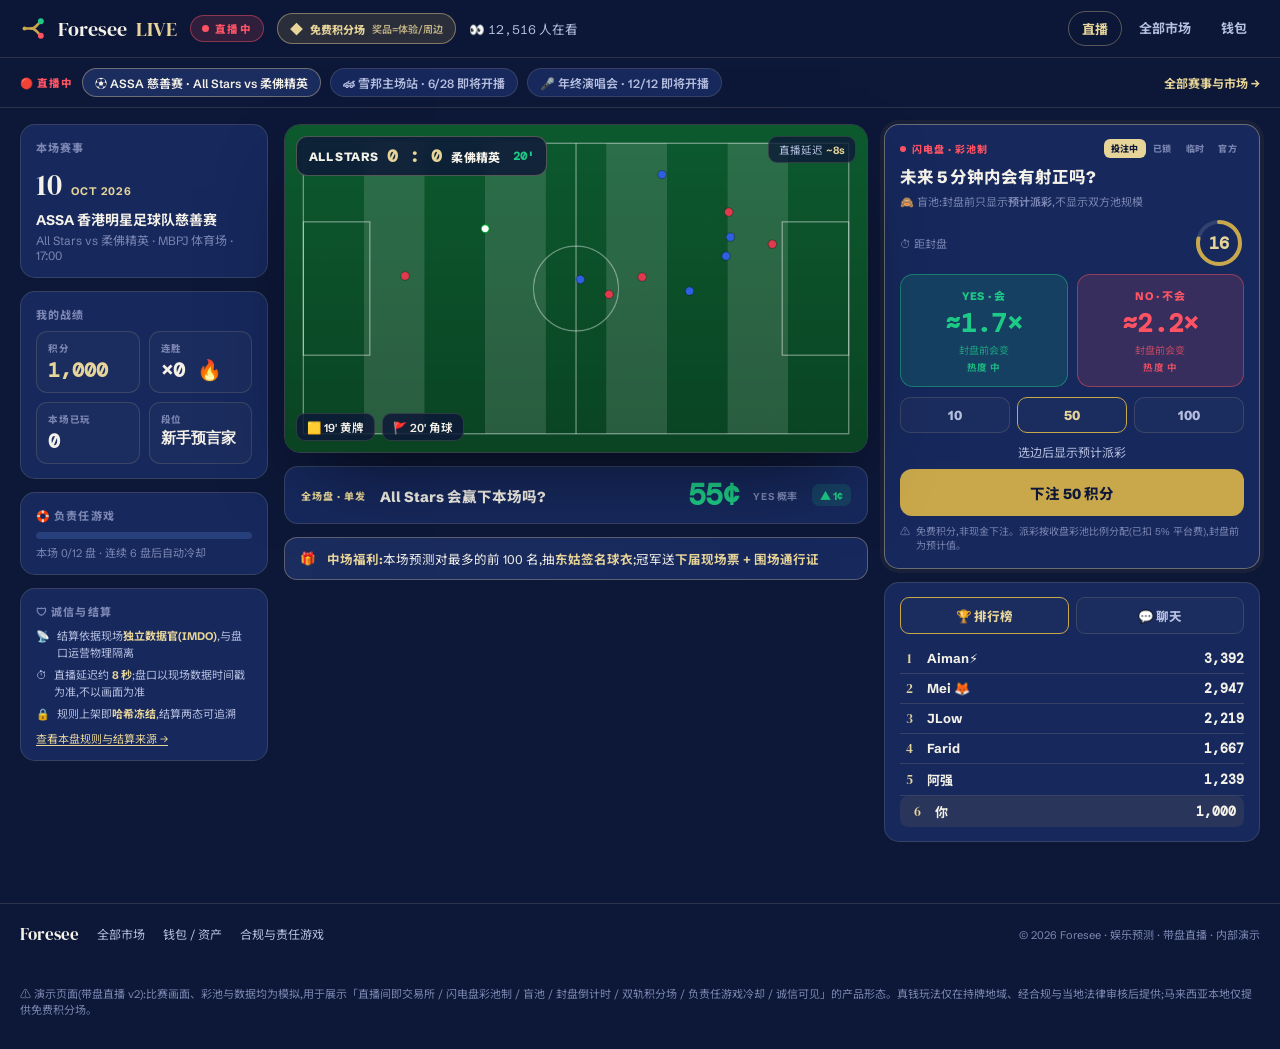
==== commit 858f25ee: "Make 带盘直播 football LIVE the homepage; set Foresee markets app aside - index.html (old React markets " ====
--- a/live.html
+++ b/live.html
@@ -1,486 +1,7 @@
-<!DOCTYPE html>
-<html lang="zh" data-theme="royal-dark">
-<head>
-<meta charset="UTF-8">
-<meta name="viewport" content="width=device-width, initial-scale=1.0">
-<title>Foresee LIVE — 带盘直播 · 闪电盘 v2</title>
-<link rel="preconnect" href="https://fonts.googleapis.com">
-<link rel="preconnect" href="https://fonts.gstatic.com" crossorigin>
-<link href="https://fonts.googleapis.com/css2?family=DM+Serif+Display:ital@0;1&family=Schibsted+Grotesk:wght@400;500;600;700;800;900&family=DM+Mono:wght@400;500&family=Noto+Sans+SC:wght@400;500;700;900&display=swap" rel="stylesheet">
-<link rel="stylesheet" href="assets/foresee.css">
-<link rel="stylesheet" href="assets/royal.css">
-<style>
-html,body{margin:0;background:var(--bg);color:var(--text);font-family:var(--font-ui);-webkit-font-smoothing:antialiased}
-*{box-sizing:border-box}
-.cents{font-family:var(--font-mono);font-variant-numeric:tabular-nums;font-weight:800;letter-spacing:-.03em;line-height:1}
-
-/* ---------- top bar ---------- */
-.lv-top{position:sticky;top:0;z-index:60;display:flex;align-items:center;gap:13px;padding:11px 20px;
-  background:var(--glass);backdrop-filter:blur(14px);border-bottom:1px solid var(--border);flex-wrap:wrap}
-.lv-brand{display:flex;align-items:center;gap:9px;font-family:var(--font-disp);font-size:20px}
-.lv-brand b{color:var(--gold-soft);font-weight:400}
-.lv-live{display:inline-flex;align-items:center;gap:6px;background:rgba(255,83,100,.15);border:1px solid rgba(255,83,100,.45);
-  color:#FF5364;font-weight:800;font-size:10.5px;letter-spacing:.12em;padding:5px 11px;border-radius:999px}
-.lv-live i{width:7px;height:7px;border-radius:50%;background:#FF5364;animation:pulse 1.2s infinite}
-@keyframes pulse{0%,100%{opacity:1}50%{opacity:.25}}
-/* track badge —— FREE 积分场,金色,绝不出现 $ */
-.lv-track{display:inline-flex;align-items:center;gap:7px;background:var(--track-free-soft,rgba(201,168,76,.16));
-  border:1px solid var(--track-free-line,rgba(231,212,153,.45));color:var(--gold-soft);font-weight:800;font-size:11px;
-  padding:5px 12px;border-radius:999px}
-.lv-track .g{font-size:13px}
-.lv-track .s{font-weight:600;opacity:.8;font-size:10px}
-.lv-view{font-size:12.5px;color:var(--text-2);font-variant-numeric:tabular-nums}
-.lv-back{margin-left:auto;font-size:12.5px;font-weight:700;color:var(--gold-soft);text-decoration:none;
-  border:1px solid rgba(231,212,153,.35);padding:7px 13px;border-radius:999px}
-.lv-back:hover{background:rgba(231,212,153,.1)}
-
-/* ---------- 3-col grid ---------- */
-.lv-grid{display:grid;grid-template-columns:248px 1fr 376px;gap:16px;max-width:1380px;margin:0 auto;padding:16px 20px 48px;align-items:start}
-@media(max-width:1080px){.lv-grid{grid-template-columns:1fr 360px}.lv-left{display:none}}
-@media(max-width:820px){.lv-grid{grid-template-columns:1fr;padding:12px 14px 60px}}
-
-.lv-card{background:var(--surface);border:1px solid var(--border);border-radius:15px;padding:14px 15px;margin-bottom:13px}
-.lv-h{font-size:11px;font-weight:800;letter-spacing:.1em;text-transform:uppercase;color:var(--text-3);margin-bottom:9px}
-
-/* ---------- LEFT rail ---------- */
-.lv-evt .d{display:flex;align-items:baseline;gap:9px}
-.lv-evt .d .big{font-family:var(--font-disp);font-size:30px;color:var(--cream)}
-.lv-evt .d .m{font-size:11px;font-weight:700;letter-spacing:.08em;color:var(--gold-on);text-transform:uppercase}
-.lv-evt .t{font-size:14px;font-weight:700;margin-top:4px}
-.lv-evt .v{font-size:12px;color:var(--text-3);margin-top:2px}
-.lv-stats{display:grid;grid-template-columns:1fr 1fr;gap:9px}
-.lv-stat{background:var(--surface-2);border:1px solid var(--border);border-radius:11px;padding:9px 11px}
-.lv-stat .k{font-size:9.5px;font-weight:800;letter-spacing:.08em;text-transform:uppercase;color:var(--text-3)}
-.lv-stat .val{font-family:var(--font-mono);font-size:20px;font-weight:800;margin-top:2px}
-.lv-stat .val.gold{color:var(--gold-soft)}
-.lv-rg .bar{height:7px;border-radius:99px;background:var(--surface-3);overflow:hidden;margin:7px 0 5px}
-.lv-rg .bar i{display:block;height:100%;background:linear-gradient(90deg,var(--yes),var(--gold-soft));transition:width .3s}
-.lv-rg .txt{font-size:11px;color:var(--text-3)}
-.lv-integrity{font-size:11px;color:var(--text-2);line-height:1.55}
-.lv-integrity .li{display:flex;gap:7px;margin-bottom:5px}
-.lv-integrity .li b{color:var(--gold-soft);font-weight:700}
-.lv-rules{margin-top:7px;font-size:11px;color:var(--gold-soft);cursor:pointer;text-decoration:underline;text-underline-offset:2px}
-
-/* ---------- CENTER stage ---------- */
-.lv-stage{position:relative;border-radius:16px;overflow:hidden;border:1px solid rgba(231,212,153,.2);box-shadow:var(--shadow)}
-.lv-stage canvas{display:block;width:100%;height:auto;background:#0a4a26}
-.lv-score{position:absolute;top:11px;left:11px;display:flex;align-items:center;gap:9px;background:rgba(13,24,56,.85);
-  backdrop-filter:blur(6px);border:1px solid rgba(231,212,153,.3);border-radius:11px;padding:7px 12px;font-weight:800}
-.lv-score .t{font-size:12px;letter-spacing:.03em}
-.lv-score .s{font-family:var(--font-mono);font-size:18px;color:var(--gold-soft)}
-.lv-score .clk{font-family:var(--font-mono);font-size:11.5px;color:#1DCB86;margin-left:3px}
-.lv-delay{position:absolute;top:11px;right:11px;background:rgba(13,24,56,.8);border:1px solid var(--border);border-radius:9px;
-  padding:5px 10px;font-size:10.5px;color:var(--text-2)}
-.lv-delay b{color:var(--gold-soft)}
-.lv-cap{position:absolute;left:11px;bottom:11px;right:11px;display:flex;gap:7px;flex-wrap:wrap}
-.lv-evtflash{background:rgba(13,24,56,.85);border:1px solid var(--border);border-radius:9px;padding:5px 10px;font-size:11.5px;font-weight:600;animation:slideup .3s ease}
-@keyframes slideup{from{transform:translateY(8px);opacity:0}to{transform:none;opacity:1}}
-.lv-goalflash{position:absolute;inset:0;display:none;align-items:center;justify-content:center;background:rgba(179,18,43,.32);backdrop-filter:blur(2px)}
-.lv-goalflash span{font-family:var(--font-disp);font-size:58px;color:#fff;text-shadow:0 6px 30px rgba(0,0,0,.6)}
-.lv-host{position:absolute;top:50px;right:11px;max-width:54%;background:rgba(201,168,76,.96);color:var(--navy-deep);
-  border-radius:11px;padding:8px 12px;font-size:12px;font-weight:800;display:none;animation:slideup .3s ease}
-
-/* full-match strip */
-.lv-full{margin-top:13px;background:var(--surface);border:1px solid var(--border);border-radius:14px;padding:13px 16px;
-  display:flex;align-items:center;gap:14px;flex-wrap:wrap}
-.lv-full .tag{font-size:10px;font-weight:800;letter-spacing:.1em;text-transform:uppercase;color:var(--gold-soft)}
-.lv-full .q{font-size:14.5px;font-weight:800;flex:1;min-width:160px}
-.lv-full .big{font-size:30px;color:var(--yes)}
-.lv-full .lab{font-size:10px;color:var(--text-3);font-weight:700;letter-spacing:.06em;text-transform:uppercase}
-.lv-full .chg{font-size:11px;font-weight:700;padding:3px 8px;border-radius:7px}
-
-/* experience callout */
-.lv-prize{margin-top:13px;display:flex;align-items:center;gap:11px;background:linear-gradient(120deg,#1B2C5E,#16285C);
-  border:1px solid rgba(231,212,153,.32);border-radius:13px;padding:11px 15px;font-size:12.5px;color:var(--cream)}
-.lv-prize b{color:var(--gold-soft)}
-
-/* ---------- RIGHT action rail: flash pool ---------- */
-.lv-flash{border:1.5px solid rgba(231,212,153,.4);box-shadow:0 0 0 4px rgba(201,168,76,.06)}
-.lv-flrow{display:flex;align-items:center;justify-content:space-between;gap:8px}
-.lv-tag{display:inline-flex;align-items:center;gap:6px;font-size:10px;font-weight:800;letter-spacing:.1em;text-transform:uppercase;color:#FF5364}
-.lv-tag i{width:6px;height:6px;border-radius:50%;background:#FF5364;animation:pulse 1.2s infinite}
-.lv-fsm{display:inline-flex;gap:0;font-size:9px;font-weight:800;letter-spacing:.04em;color:var(--text-3)}
-.lv-fsm span{padding:3px 7px;border-radius:6px}
-.lv-fsm span.on{background:var(--gold-soft);color:var(--navy-deep)}
-.lv-q{font-size:16.5px;font-weight:800;line-height:1.32;margin:9px 0 4px}
-.lv-blind{font-size:11px;color:var(--text-3);margin-bottom:9px}
-/* lock ring */
-.lv-ring{position:relative;width:50px;height:50px;flex:none}
-.lv-ring svg{transform:rotate(-90deg)}
-.lv-ring .num{position:absolute;inset:0;display:grid;place-items:center;font-family:var(--font-mono);font-weight:800;font-size:17px;color:var(--gold-soft)}
-.lv-ring.warn .num{color:var(--lock-amber,#E8A33C)}
-/* parimutuel side cards */
-.lv-duo{display:grid;grid-template-columns:1fr 1fr;gap:9px;margin-top:6px}
-.lv-side{border-radius:13px;border:1.5px solid;cursor:pointer;text-align:center;padding:12px 8px;user-select:none;transition:.13s}
-.lv-side .t{font-size:11px;font-weight:800;letter-spacing:.06em}
-.lv-side .mult{font-family:var(--font-mono);font-size:26px;font-weight:800;margin-top:3px;letter-spacing:-.02em}
-.lv-side .band{font-size:10px;margin-top:2px;opacity:.7}
-.lv-side .heat{font-size:9.5px;margin-top:3px;font-weight:700;letter-spacing:.04em;text-transform:uppercase;opacity:.85}
-.lv-side.yes{background:var(--yes-soft);border-color:var(--yes-line);color:var(--yes)}
-.lv-side.no{background:var(--no-soft);border-color:var(--no-line);color:var(--no)}
-.lv-side.on.yes{background:var(--yes);color:#04150D}
-.lv-side.on.no{background:var(--no);color:#fff}
-.lv-chips{display:flex;gap:7px;margin-top:10px}
-.lv-chip{flex:1;font-family:var(--font-ui);font-weight:800;font-size:13px;color:var(--text-2);background:var(--surface-2);
-  border:1px solid var(--border);border-radius:10px;padding:9px 0;cursor:pointer;text-align:center}
-.lv-chip.on{border-color:var(--gold);color:var(--gold-soft)}
-.lv-potential{margin-top:10px;font-size:12px;color:var(--text-2);text-align:center}
-.lv-potential b{font-family:var(--font-mono);color:var(--gold-soft);font-size:15px}
-.lv-go{width:100%;margin-top:9px;border:none;border-radius:12px;padding:13px;font-family:var(--font-ui);font-size:14.5px;
-  font-weight:800;cursor:pointer;background:var(--gold);color:var(--navy-deep)}
-.lv-go:disabled{opacity:.45;cursor:not-allowed}
-.lv-state{margin-top:9px;font-size:12.5px;font-weight:700;text-align:center;padding:9px;border-radius:10px;display:none}
-.lv-state.lock{display:block;background:var(--warn-soft);color:var(--gold-soft)}
-.lv-state.win{display:block;background:var(--yes-soft);color:var(--yes)}
-.lv-state.lose{display:block;background:var(--no-soft);color:var(--no)}
-.lv-state.void{display:block;background:var(--surface-2);color:var(--text-2)}
-.lv-discl{font-size:10px;color:var(--text-3);margin-top:9px;line-height:1.45;display:flex;gap:6px}
-
-/* cooldown overlay */
-.lv-cool{display:none;text-align:center;padding:18px 12px}
-.lv-cool.on{display:block}
-.lv-cool .ic{font-size:30px}
-.lv-cool .t{font-size:15px;font-weight:800;margin:7px 0 3px;color:var(--gold-soft)}
-.lv-cool .s{font-size:12px;color:var(--text-2)}
-.lv-cool .cd{font-family:var(--font-mono);font-size:22px;font-weight:800;color:var(--gold-soft);margin-top:6px}
-
-/* tabs (right rail) */
-.lv-tabs{display:flex;gap:7px;margin-bottom:10px}
-.lv-tabbtn{flex:1;font-family:var(--font-ui);font-weight:800;font-size:12.5px;color:var(--text-2);background:var(--surface-2);
-  border:1px solid var(--border);border-radius:9px;padding:8px 0;cursor:pointer;text-align:center}
-.lv-tabbtn.on{border-color:var(--gold);color:var(--gold-soft)}
-.lv-pane{display:none}.lv-pane.on{display:block}
-.lv-row{display:flex;align-items:center;gap:9px;padding:6px 0;border-bottom:1px solid var(--border);font-size:13px}
-.lv-row:last-child{border-bottom:none}
-.lv-row .rk{font-family:var(--font-disp);color:var(--gold-on);width:18px;text-align:center}
-.lv-row .nm{font-weight:700;flex:1}
-.lv-row .pt{font-family:var(--font-mono);font-weight:800}
-.lv-row.me{background:rgba(201,168,76,.1);border-radius:8px;padding:6px 8px}
-.lv-chatbox{height:230px;overflow-y:auto;display:flex;flex-direction:column;gap:6px;font-size:12.5px}
-.lv-chatbox::-webkit-scrollbar{width:5px}.lv-chatbox::-webkit-scrollbar-thumb{background:var(--border-2);border-radius:5px}
-.lv-msg b{color:var(--gold-soft);font-weight:700}
-
-.lv-note{max-width:1380px;margin:0 auto;padding:0 20px 30px;font-size:11px;color:var(--text-3);line-height:1.5}
-.lv-toast{position:fixed;left:50%;bottom:26px;transform:translateX(-50%);background:var(--navy-deep);color:var(--cream);
-  border:1px solid rgba(231,212,153,.4);border-radius:12px;padding:12px 20px;font-size:14px;font-weight:700;
-  opacity:0;pointer-events:none;transition:.3s;z-index:99;white-space:nowrap;text-align:center}
-.lv-toast.on{opacity:1}
-</style>
-</head>
-<body>
-
-<header class="lv-top">
-  <div class="lv-brand">
-    <svg width="29" height="29" viewBox="0 0 32 32" fill="none"><path d="M5 16 H12.5" stroke="#C9A84C" stroke-width="2.7" stroke-linecap="round"/><path d="M12.5 16 C16 16,17.5 14,22 9" stroke="#C9A84C" stroke-width="2.7" stroke-linecap="round"/><path d="M12.5 16 C16 16,17.5 18,22 23" stroke="#C9A84C" stroke-width="2.7" stroke-linecap="round"/><circle cx="23" cy="8" r="3.2" fill="#1DCB86"/><circle cx="23" cy="24" r="3.2" fill="#FF5364"/><circle cx="5" cy="16" r="2.2" fill="#C9A84C"/></svg>
-    Foresee <b>LIVE</b>
-  </div>
-  <span class="lv-live"><i></i>直播中</span>
-  <span class="lv-track"><span class="g">◆</span>免费积分场<span class="s">奖品=体验/周边</span></span>
-  <span class="lv-view">👀 <span id="viewers">12,438</span> 人在看</span>
-  <a class="lv-back" href="index.html">← 返回主站</a>
-</header>
-
-<div class="lv-grid">
-
-  <!-- ===== LEFT rail ===== -->
-  <aside class="lv-left">
-    <div class="lv-card lv-evt">
-      <div class="lv-h">本场赛事</div>
-      <div class="d"><span class="big">10</span><span class="m">OCT 2026</span></div>
-      <div class="t">ASSA 香港明星足球队慈善赛</div>
-      <div class="v">All Stars vs 柔佛精英 · MBPJ 体育场 · 17:00</div>
-    </div>
-    <div class="lv-card">
-      <div class="lv-h">我的战绩</div>
-      <div class="lv-stats">
-        <div class="lv-stat"><div class="k">积分</div><div class="val gold" id="bal">1,000</div></div>
-        <div class="lv-stat"><div class="k">连胜</div><div class="val" id="streak">×0 🔥</div></div>
-        <div class="lv-stat"><div class="k">本场已玩</div><div class="val" id="played">0</div></div>
-        <div class="lv-stat"><div class="k">段位</div><div class="val" style="font-size:15px" id="rank">新手预言家</div></div>
-      </div>
-    </div>
-    <div class="lv-card lv-rg">
-      <div class="lv-h">🛟 负责任游戏</div>
-      <div class="bar"><i id="rgbar" style="width:0%"></i></div>
-      <div class="txt"><span id="rgtxt">本场 0/12 盘 · 连续 6 盘后自动冷却</span></div>
-    </div>
-    <div class="lv-card">
-      <div class="lv-h">🛡 诚信与结算</div>
-      <div class="lv-integrity">
-        <div class="li"><span>📡</span><span>结算依据现场<b>独立数据官(IMDO)</b>,与盘口运营物理隔离</span></div>
-        <div class="li"><span>⏱</span><span>直播延迟约 <b>8 秒</b>;盘口以现场数据时间戳为准,不以画面为准</span></div>
-        <div class="li"><span>🔒</span><span>规则上架即<b>哈希冻结</b>,结算两态可追溯</span></div>
-      </div>
-      <div class="lv-rules" onclick="LV.rules()">查看本盘规则与结算来源 →</div>
-    </div>
-  </aside>
-
-  <!-- ===== CENTER stage ===== -->
-  <section>
-    <div class="lv-stage">
-      <canvas id="pitch" width="960" height="540"></canvas>
-      <div class="lv-score"><span class="t">ALL STARS</span><span class="s" id="score">0 : 0</span><span class="t">柔佛精英</span><span class="clk" id="clock">17'</span></div>
-      <div class="lv-delay">直播延迟 <b>~8s</b></div>
-      <div class="lv-host" id="host"></div>
-      <div class="lv-cap" id="caps"></div>
-      <div class="lv-goalflash" id="goalflash"><span>⚽ GOAL!</span></div>
-    </div>
-    <div class="lv-full">
-      <span class="tag">全场盘 · 单发</span>
-      <div class="q">All Stars 会赢下本场吗?</div>
-      <span class="big cents" id="fmPrice">57¢</span>
-      <span class="lab">YES 概率</span>
-      <span class="chg" id="fmChg" style="color:var(--pos);background:var(--yes-soft)">▲ 0¢</span>
-    </div>
-    <div class="lv-prize">🎁 <span><b>中场福利:</b>本场预测对最多的前 100 名,抽<b>东姑签名球衣</b>;冠军送<b>下届现场票 + 围场通行证</b></span></div>
-  </section>
-
-  <!-- ===== RIGHT action rail ===== -->
-  <aside>
-    <div class="lv-card lv-flash">
-      <div class="lv-flrow">
-        <span class="lv-tag"><i></i>闪电盘 · 彩池制</span>
-        <span class="lv-fsm" id="fsm"><span class="on">投注中</span><span>已锁</span><span>临时</span><span>官方</span></span>
-      </div>
-      <div id="poolBody">
-        <div class="lv-q" id="fq">载入中…</div>
-        <div class="lv-blind">🙈 盲池:封盘前只显示<b>预计派彩</b>,不显示双方池规模</div>
-        <div class="lv-flrow" style="margin-bottom:2px">
-          <span class="lv-blind" style="margin:0">⏱ 距封盘</span>
-          <div class="lv-ring" id="ring">
-            <svg width="50" height="50"><circle cx="25" cy="25" r="21" fill="none" stroke="rgba(255,255,255,.12)" stroke-width="4"/><circle id="ringfg" cx="25" cy="25" r="21" fill="none" stroke="#C9A84C" stroke-width="4" stroke-linecap="round" stroke-dasharray="131.9" stroke-dashoffset="0"/></svg>
-            <div class="num" id="ringnum">20</div>
-          </div>
-        </div>
-        <div class="lv-duo">
-          <div class="lv-side yes" id="sYes" onclick="LV.pick('yes')">
-            <div class="t">YES · 会</div><div class="mult" id="mYes">≈2.0×</div><div class="band" id="bYes">封盘前会变</div><div class="heat" id="hYes">热度 中</div>
-          </div>
-          <div class="lv-side no" id="sNo" onclick="LV.pick('no')">
-            <div class="t">NO · 不会</div><div class="mult" id="mNo">≈2.0×</div><div class="band" id="bNo">封盘前会变</div><div class="heat" id="hNo">热度 中</div>
-          </div>
-        </div>
-        <div class="lv-chips">
-          <div class="lv-chip" onclick="LV.amt(10,this)">10</div>
-          <div class="lv-chip on" onclick="LV.amt(50,this)">50</div>
-          <div class="lv-chip" onclick="LV.amt(100,this)">100</div>
-        </div>
-        <div class="lv-potential" id="potential">选边后显示预计派彩</div>
-        <button class="lv-go" id="go" onclick="LV.place()">下注 50 积分</button>
-        <div class="lv-state" id="fstate"></div>
-        <div class="lv-discl">⚠<span>免费积分,非现金下注。派彩按收盘彩池比例分配(已扣 5% 平台费),封盘前为预计值。</span></div>
-      </div>
-      <div class="lv-cool" id="cool">
-        <div class="ic">🫖</div>
-        <div class="t">歇一歇,喝杯 teh tarik</div>
-        <div class="s">你已连续玩了 6 盘 —— 负责任游戏,自动冷却一下</div>
-        <div class="cd" id="cooldown">15</div>
-      </div>
-    </div>
-
-    <div class="lv-card">
-      <div class="lv-tabs">
-        <div class="lv-tabbtn on" onclick="LV.tab('board',this)">🏆 排行榜</div>
-        <div class="lv-tabbtn" onclick="LV.tab('chat',this)">💬 聊天</div>
-      </div>
-      <div class="lv-pane on" id="pane-board"><div id="board"></div></div>
-      <div class="lv-pane" id="pane-chat"><div class="lv-chatbox" id="chat"></div></div>
-    </div>
-  </aside>
-</div>
-
-<div class="lv-note">⚠ 演示页面(带盘直播 v2):比赛画面、彩池与数据均为模拟,用于展示「直播间即交易所 / 闪电盘彩池制 / 盲池 / 封盘倒计时 / 双轨积分场 / 负责任游戏冷却 / 诚信可见」的产品形态。真钱玩法仅在持牌地域、经合规与当地法律审核后提供;马来西亚本地仅提供免费积分场。</div>
-<div class="lv-toast" id="toast"></div>
-
-<script>
-(function(){
-const $=id=>document.getElementById(id);
-const RAKE=0.05, RING_CIRC=131.9;
-const S={ bal:1000, streak:0, amt:50, side:null, played:0, consec:0, cooling:false,
-  score:[0,0], min:17, viewers:12438, fm:57, fmPrev:57, events:[], market:null };
-
-function fmt(n){return Math.round(n).toLocaleString('en-US');}
-function toast(m){const t=$('toast');t.textContent=m;t.classList.add('on');clearTimeout(t._x);t._x=setTimeout(()=>t.classList.remove('on'),2300);}
-function host(m){const h=$('host');h.textContent=m;h.style.display='block';clearTimeout(h._x);h._x=setTimeout(()=>h.style.display='none',4200);}
-function rankName(s){return s>=8?'传奇预言家':s>=5?'资深预言家':s>=2?'进阶预言家':'新手预言家';}
-
-/* ---------- pitch canvas ---------- */
-const cv=$('pitch'),cx=cv.getContext('2d');
-const ball={x:480,y:270,tx:480,ty:270};
-const dots=[];for(let i=0;i<10;i++)dots.push({x:Math.random()*900+30,y:Math.random()*480+30,team:i<5,tx:0,ty:0,t:0});
-function drawPitch(){
-  const g=cx.createLinearGradient(0,0,0,540);g.addColorStop(0,'#0d5a2f');g.addColorStop(1,'#0a4423');
-  cx.fillStyle=g;cx.fillRect(0,0,960,540);
-  cx.strokeStyle='rgba(255,255,255,.4)';cx.lineWidth=2;
-  cx.strokeRect(30,30,900,480);cx.beginPath();cx.moveTo(480,30);cx.lineTo(480,510);cx.stroke();
-  cx.beginPath();cx.arc(480,270,70,0,7);cx.stroke();
-  cx.strokeRect(30,160,110,220);cx.strokeRect(820,160,110,220);
-  cx.fillStyle='rgba(255,255,255,.13)';
-  for(let i=0;i<9;i++)if(i%2)cx.fillRect(30+i*100,30,100,480);
-  dots.forEach(d=>{ if(d.t<=0){d.tx=Math.random()*860+50;d.ty=Math.random()*440+50;d.t=120+Math.random()*120;}
-    d.t--;d.x+=(d.tx-d.x)*.012;d.y+=(d.ty-d.y)*.012;
-    cx.beginPath();cx.arc(d.x,d.y,7,0,7);cx.fillStyle=d.team?'#2D5FE0':'#E03A4E';cx.fill();
-    cx.strokeStyle='rgba(0,0,0,.3)';cx.lineWidth=1.5;cx.stroke(); });
-  ball.x+=(ball.tx-ball.x)*.04;ball.y+=(ball.ty-ball.y)*.04;
-  if(Math.abs(ball.tx-ball.x)<6){ball.tx=Math.random()*820+70;ball.ty=Math.random()*420+60;}
-  cx.beginPath();cx.arc(ball.x,ball.y,6.5,0,7);cx.fillStyle='#fff';cx.fill();cx.strokeStyle='#0a3';cx.stroke();
-  requestAnimationFrame(drawPitch);
-}
-drawPitch();
-
-/* ---------- match sim ---------- */
-function cap(txt){const c=document.createElement('div');c.className='lv-evtflash';c.textContent=txt;$('caps').appendChild(c);
-  while($('caps').children.length>3)$('caps').firstChild.remove();setTimeout(()=>{if(c.parentNode)c.remove()},9000);}
-function pushEvent(type){
-  S.events.push({type,min:S.min});
-  if(type==='goal'){const t=Math.random()<.5?0:1;S.score[t]++;$('score').textContent=S.score[0]+' : '+S.score[1];
-    const gf=$('goalflash');gf.style.display='flex';setTimeout(()=>gf.style.display='none',1600);
-    ball.tx=Math.random()<.5?60:900;ball.ty=270;
-    cap('⚽ '+S.min+"' 进球!"+(t===0?'ALL STARS':'柔佛精英')+'!');chatPush('sys','⚽⚽⚽ GOALLLL!');}
-  else if(type==='corner')cap('🚩 '+S.min+"' 角球");
-  else if(type==='card')cap('🟨 '+S.min+"' 黄牌");
-  else if(type==='shot')cap('🎯 '+S.min+"' 射正!门将扑出");
-}
-setInterval(()=>{ S.min++; if(S.min>90){S.min=1;S.score=[0,0];$('score').textContent='0 : 0';S.events=[];}
-  $('clock').textContent=S.min+"'";
-  const r=Math.random();
-  if(r<.05)pushEvent('goal');else if(r<.20)pushEvent('shot');else if(r<.38)pushEvent('corner');else if(r<.46)pushEvent('card');
-  const diff=S.score[0]-S.score[1];
-  let target=57+diff*16+(S.min-45)*0.08;
-  S.fmPrev=S.fm;S.fm=Math.max(4,Math.min(96,Math.round(S.fm+(target-S.fm)*.25+(Math.random()-.5)*3)));
-  $('fmPrice').textContent=S.fm+'¢';
-  const d=S.fm-S.fmPrev,el=$('fmChg');
-  el.textContent=(d>=0?'▲ ':'▼ ')+Math.abs(d)+'¢';
-  el.style.color=d>=0?'var(--pos)':'var(--neg)';el.style.background=d>=0?'var(--yes-soft)':'var(--no-soft)';
-},1300);
-
-/* ---------- parimutuel flash pool ---------- */
-const TYPES=[
-  {q:'未来 5 分钟内会有进球吗?',ev:'goal',lean:.32},
-  {q:'未来 5 分钟内会出现角球吗?',ev:'corner',lean:.6},
-  {q:'未来 5 分钟内会有黄牌吗?',ev:'card',lean:.42},
-  {q:'未来 5 分钟内会有射正吗?',ev:'shot',lean:.66},
-];
-function heatWord(frac){return frac>.6?'热度 高':frac<.4?'热度 低':'热度 中';}
-function projMult(side,m){ // parimutuel projected payout multiplier for a side
-  const tot=m.yes+m.no; const sideP=side==='yes'?m.yes:m.no;
-  return (tot*(1-RAKE))/sideP;
-}
-function newMarket(){
-  if(S.cooling)return;
-  const t=TYPES[Math.floor(Math.random()*TYPES.length)];
-  // seed both sides so pool looks alive; lean biases the crowd
-  const base=600+Math.random()*900;
-  S.market={t,yes:base*(0.7+t.lean*0.8),no:base*(0.7+(1-t.lean)*0.8),phase:'open',openLeft:20,lockMin:null,bet:null};
-  S.side=null;
-  $('fq').textContent=t.q;
-  $('sYes').classList.remove('on');$('sNo').classList.remove('on');
-  $('fstate').className='lv-state';$('potential').textContent='选边后显示预计派彩';
-  setFsm('open');updGo();renderPool();
-  host('🎙 主持人:盘口来了!「'+t.q+'」20 秒后封盘 —— 3,2,1 抢!');
-}
-function setFsm(ph){const o={open:0,locked:1,prov:2,official:3}[ph];
-  [...$('fsm').children].forEach((s,i)=>s.classList.toggle('on',i===o));}
-function renderPool(){
-  const m=S.market;if(!m)return;
-  const my=projMult('yes',m),mn=projMult('no',m);
-  const ht=m.yes/(m.yes+m.no);
-  // blind: only show projected mult + coarse heat, never exact pool
-  $('mYes').textContent='≈'+my.toFixed(1)+'×';$('mNo').textContent='≈'+mn.toFixed(1)+'×';
-  $('hYes').textContent=heatWord(ht);$('hNo').textContent=heatWord(1-ht);
-  if(m.bet){ const mult=projMult(m.bet.side,m);
-    $('potential').innerHTML='你押 '+m.bet.amt+' 积分 · 若赢 ≈ <b>'+fmt(m.bet.amt*mult)+'</b> 积分';}
-  else if(S.side){ const mult=projMult(S.side,m);
-    $('potential').innerHTML='押 '+S.amt+' 积分 · 预计赢 ≈ <b>'+fmt(S.amt*mult)+'</b> 积分';}
-}
-function updGo(){const g=$('go'),m=S.market;
-  if(!m||m.phase!=='open'){g.textContent='已封盘';g.disabled=true;return;}
-  if(m.bet){g.textContent='已锁定 '+m.bet.amt+' 积分('+(m.bet.side==='yes'?'YES':'NO')+')';g.disabled=true;return;}
-  g.textContent='下注 '+S.amt+' 积分'+(S.side?(' · '+(S.side==='yes'?'YES':'NO')):'');g.disabled=false;}
-window.LV={
-  pick(s){const m=S.market;if(!m||m.phase!=='open'||m.bet)return;
-    S.side=s;$('sYes').classList.toggle('on',s==='yes');$('sNo').classList.toggle('on',s==='no');renderPool();updGo();},
-  amt(a,el){S.amt=a;document.querySelectorAll('.lv-chip').forEach(c=>c.classList.remove('on'));el.classList.add('on');renderPool();updGo();},
-  place(){const m=S.market;if(!m||m.phase!=='open'||m.bet)return;
-    if(!S.side){toast('先选 YES 或 NO');return;}
-    if(S.bal<S.amt){toast('积分不足');return;}
-    S.bal-=S.amt;$('bal').textContent=fmt(S.bal);
-    // your stake joins the pool (parimutuel)
-    m[S.side]+=S.amt; m.bet={side:S.side,amt:S.amt};
-    chatPush('你','我押了 '+(S.side==='yes'?'YES':'NO')+'!');
-    renderPool();updGo();toast('✅ 已进池 — 等封盘按收盘比例派彩');},
-  tab(which,el){document.querySelectorAll('.lv-tabbtn').forEach(b=>b.classList.remove('on'));el.classList.add('on');
-    $('pane-board').classList.toggle('on',which==='board');$('pane-chat').classList.toggle('on',which==='chat');},
-  rules(){toast('规则:以现场 IMDO 数据时间戳为准 · 单边无对手则全额退款含费 · rules_hash 已冻结');},
-  _state:S
-};
-/* simulated crowd keeps betting into both sides until lock (pool moves) */
-setInterval(()=>{const m=S.market;if(!m||m.phase!=='open')return;
-  m.yes+=Math.random()*60*(0.5+m.t.lean);m.no+=Math.random()*60*(0.5+(1-m.t.lean));renderPool();},900);
-
-/* lock countdown + settle loop */
-setInterval(()=>{const m=S.market;if(!m)return;
-  if(m.phase==='open'){ m.openLeft-=.1;
-    const frac=Math.max(0,m.openLeft/20);
-    $('ringfg').setAttribute('stroke-dashoffset',(RING_CIRC*(1-frac)).toFixed(1));
-    $('ringnum').textContent=Math.ceil(Math.max(0,m.openLeft));
-    const warn=m.openLeft<=3;
-    $('ring').classList.toggle('warn',warn);
-    $('ringfg').setAttribute('stroke',warn?'#E8A33C':'#C9A84C');
-    if(warn&&!m._buzzed&&m.openLeft>0){m._buzzed=Math.ceil(m.openLeft);}
-    if(m.openLeft<=0){ m.phase='locked';m.lockMin=S.min;setFsm('locked');
-      const st=$('fstate');st.className='lv-state lock';
-      st.textContent=m.bet?('🔒 已锁定 '+m.bet.side.toUpperCase()+' '+m.bet.amt+' · 盯紧现场!'):'本轮未参与 — 下轮手快点!';
-      updGo();
-      // RG accounting
-      S.played++;S.consec++;$('played').textContent=S.played;
-      const cap=12;$('rgbar').style.width=Math.min(100,S.played/cap*100)+'%';
-      $('rgtxt').textContent='本场 '+S.played+'/'+cap+' 盘 · 连续 '+S.consec+'/6';
-      if(S.consec>=6){startCooldown();}
-    }
-  } else if(m.phase==='locked'){
-    if(!m._prov&&S.min>=m.lockMin+5){m._prov=true;setFsm('prov');}
-    if(S.min>=m.lockMin+5||S.min<m.lockMin){
-      const hit=S.events.some(e=>e.type===m.t.ev&&e.min>=m.lockMin&&e.min<=m.lockMin+5);
-      m.phase='settled';setFsm('official');
-      const st=$('fstate');
-      if(m.bet){const won=(m.bet.side==='yes')===hit;
-        if(won){const mult=projMult(m.bet.side,m);const pay=Math.round(m.bet.amt*mult);S.bal+=pay;S.streak++;
-          st.className='lv-state win';st.textContent='🎉 '+(hit?'发生了!':'没发生!')+' 收盘派彩 ≈'+mult.toFixed(2)+'× → +'+fmt(pay)+' 积分';
-          toast('🎉 赢了 +'+fmt(pay)+' 积分!连胜 ×'+S.streak);}
-        else{S.streak=0;st.className='lv-state lose';st.textContent='😤 '+(hit?'发生了':'没发生')+' — 这局没中,下局翻盘';}
-        $('bal').textContent=fmt(S.bal);$('streak').textContent='×'+S.streak+' 🔥';$('rank').textContent=rankName(S.streak);
-      } else {st.className='lv-state lock';st.textContent='本轮结算:'+(hit?'发生了':'没发生');}
-      if(!S.cooling)setTimeout(newMarket,4600);
-    }
-  }
-},100);
-function startCooldown(){
-  S.cooling=true;$('poolBody').style.display='none';$('cool').classList.add('on');
-  let t=15;$('cooldown').textContent=t;
-  const iv=setInterval(()=>{t--;$('cooldown').textContent=t;
-    if(t<=0){clearInterval(iv);S.cooling=false;S.consec=0;$('cool').classList.remove('on');$('poolBody').style.display='';
-      $('rgtxt').textContent='本场 '+S.played+'/12 盘 · 连续 0/6';toast('☕ 冷却结束,欢迎回来');newMarket();}},1000);
-}
-newMarket();
-
-/* leaderboard */
-const players=[{n:'Aiman⚡',p:3380},{n:'Mei 🦊',p:2940},{n:'JLow',p:2210},{n:'Farid',p:1660},{n:'阿强',p:1235}];
-function board(){const all=[...players,{n:'你',p:S.bal,me:1}].sort((a,b)=>b.p-a.p);
-  $('board').innerHTML=all.map((u,i)=>'<div class="lv-row'+(u.me?' me':'')+'"><span class="rk">'+(i+1)+'</span><span class="nm">'+u.n+'</span><span class="pt">'+fmt(u.p)+'</span></div>').join('');}
-setInterval(()=>{players.forEach(u=>u.p+=Math.floor(Math.random()*14));board();},3000);board();
-
-/* chat */
-const NAMES=['Hafiz','小薇','Daniel','Ck_94','Nurul','Jason','美玲','Acap'];
-const LINES=['进一个啦!!','YES 冲了','我连胜 ×3 了哈哈','东姑加油!!','这个 NO 稳的','派彩涨到 2.4× 了','闪电盘比球还刺激 😂','谁押了角球??','steady lah','3,2,1 抢!'];
-function chatPush(n,m){const c=$('chat');const d=document.createElement('div');d.className='lv-msg';d.innerHTML='<b>'+n+'</b> '+m;
-  c.appendChild(d);while(c.children.length>40)c.firstChild.remove();c.scrollTop=c.scrollHeight;}
-setInterval(()=>chatPush(NAMES[Math.floor(Math.random()*NAMES.length)],LINES[Math.floor(Math.random()*LINES.length)]),2400);
-chatPush('sys','欢迎来到 Foresee LIVE · ASSA 慈善赛带盘直播 🎙 免费积分场');
-
-/* viewers */
-setInterval(()=>{S.viewers=Math.max(9000,S.viewers+Math.floor(Math.random()*120-50));$('viewers').textContent=fmt(S.viewers);},2000);
-})();
-</script>
-</body>
-</html>
+<!DOCTYPE html><html lang="zh"><head><meta charset="UTF-8">
+<meta http-equiv="refresh" content="0; url=./index.html">
+<link rel="canonical" href="./index.html">
+<title>Foresee LIVE</title></head>
+<body style="background:#0D1838;color:#C9A84C;font-family:system-ui;display:grid;place-items:center;height:100vh;margin:0">
+<a href="./index.html" style="color:#C9A84C">前往 Foresee LIVE 直播主页 →</a>
+<script>location.replace('./index.html');</script></body></html>
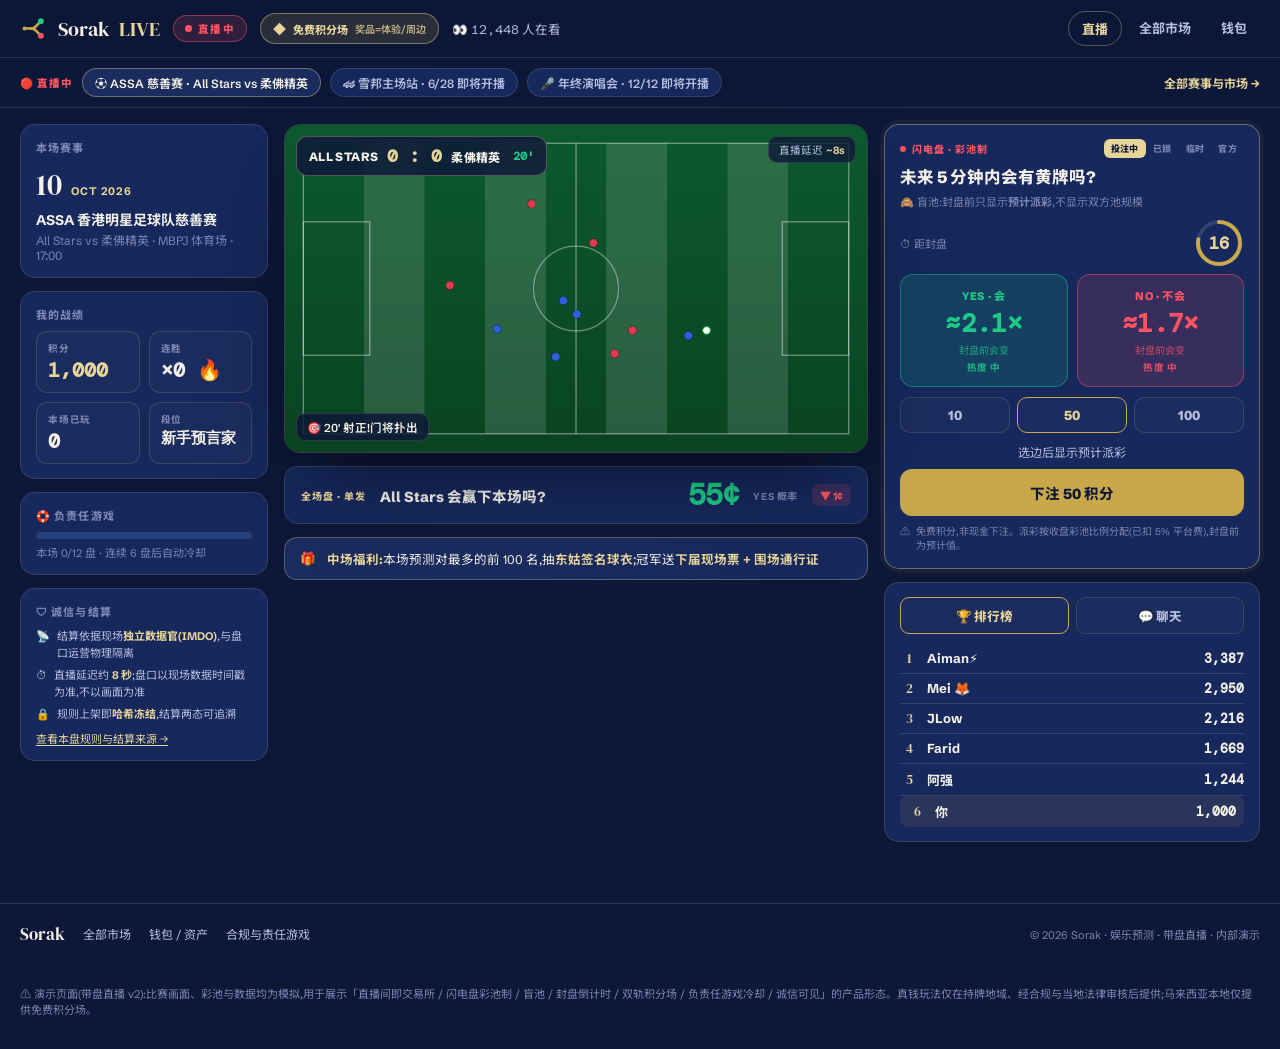
==== commit c040c2e6: "Rebrand Foresee -> Sorak across the site (wordmark/titles/copy) Picked "Sorak" (Malay "全场呐喊/cheer") " ====
--- a/live.html
+++ b/live.html
@@ -1,7 +1,7 @@
 <!DOCTYPE html><html lang="zh"><head><meta charset="UTF-8">
 <meta http-equiv="refresh" content="0; url=./index.html">
 <link rel="canonical" href="./index.html">
-<title>Foresee LIVE</title></head>
+<title>Sorak LIVE</title></head>
 <body style="background:#0D1838;color:#C9A84C;font-family:system-ui;display:grid;place-items:center;height:100vh;margin:0">
-<a href="./index.html" style="color:#C9A84C">前往 Foresee LIVE 直播主页 →</a>
+<a href="./index.html" style="color:#C9A84C">前往 Sorak LIVE 直播主页 →</a>
 <script>location.replace('./index.html');</script></body></html>
